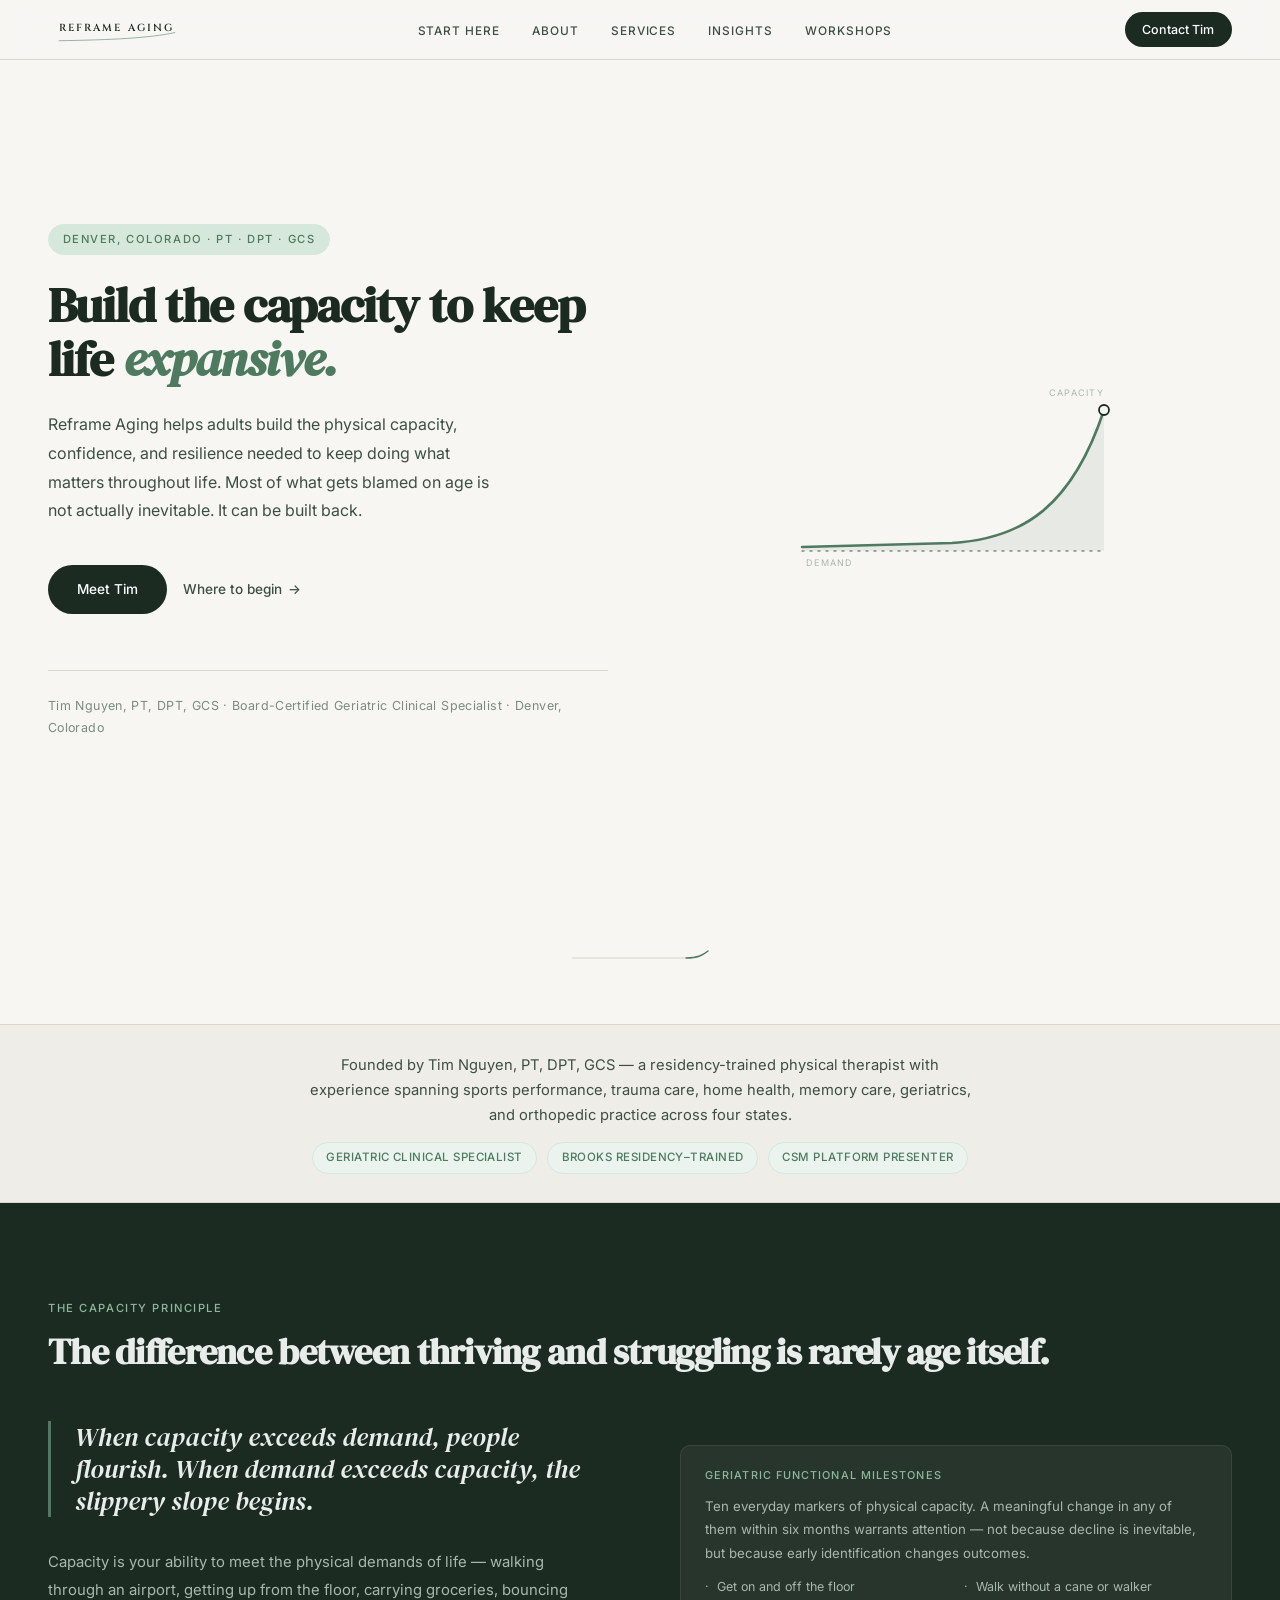
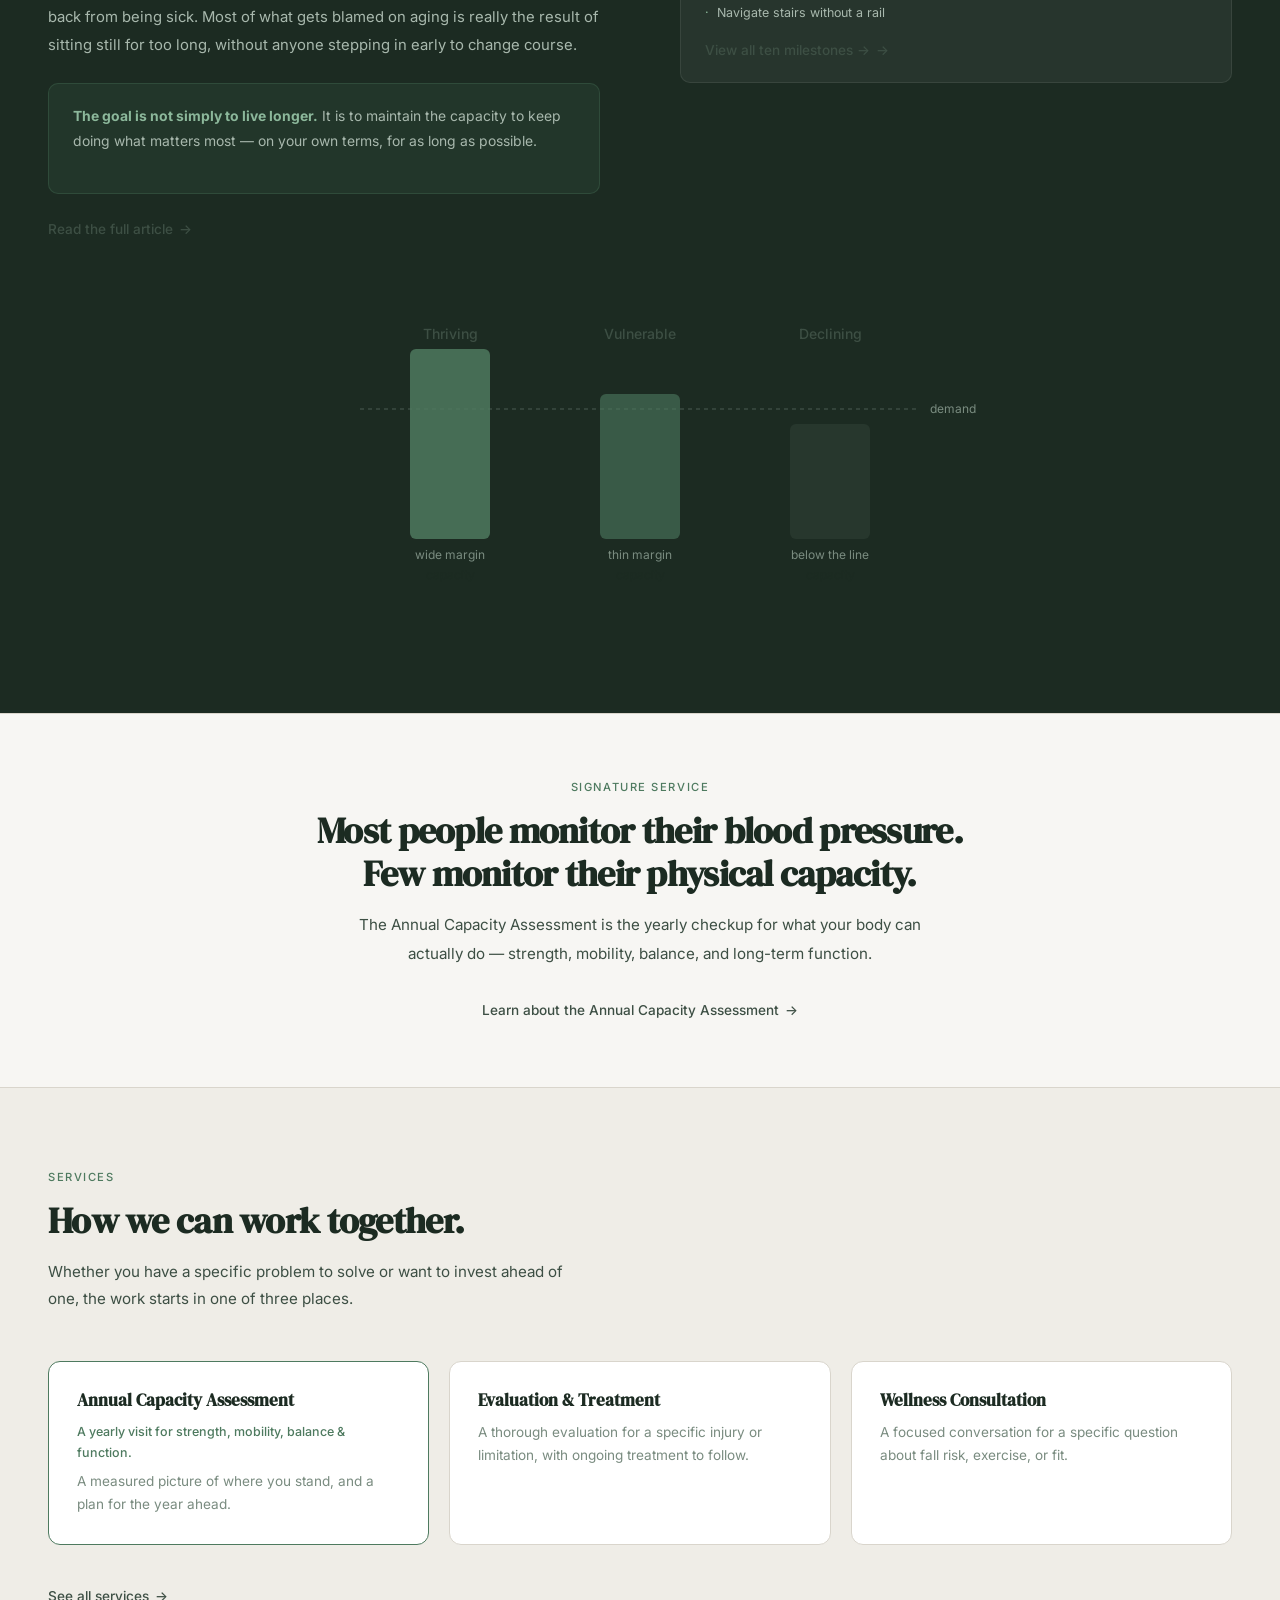
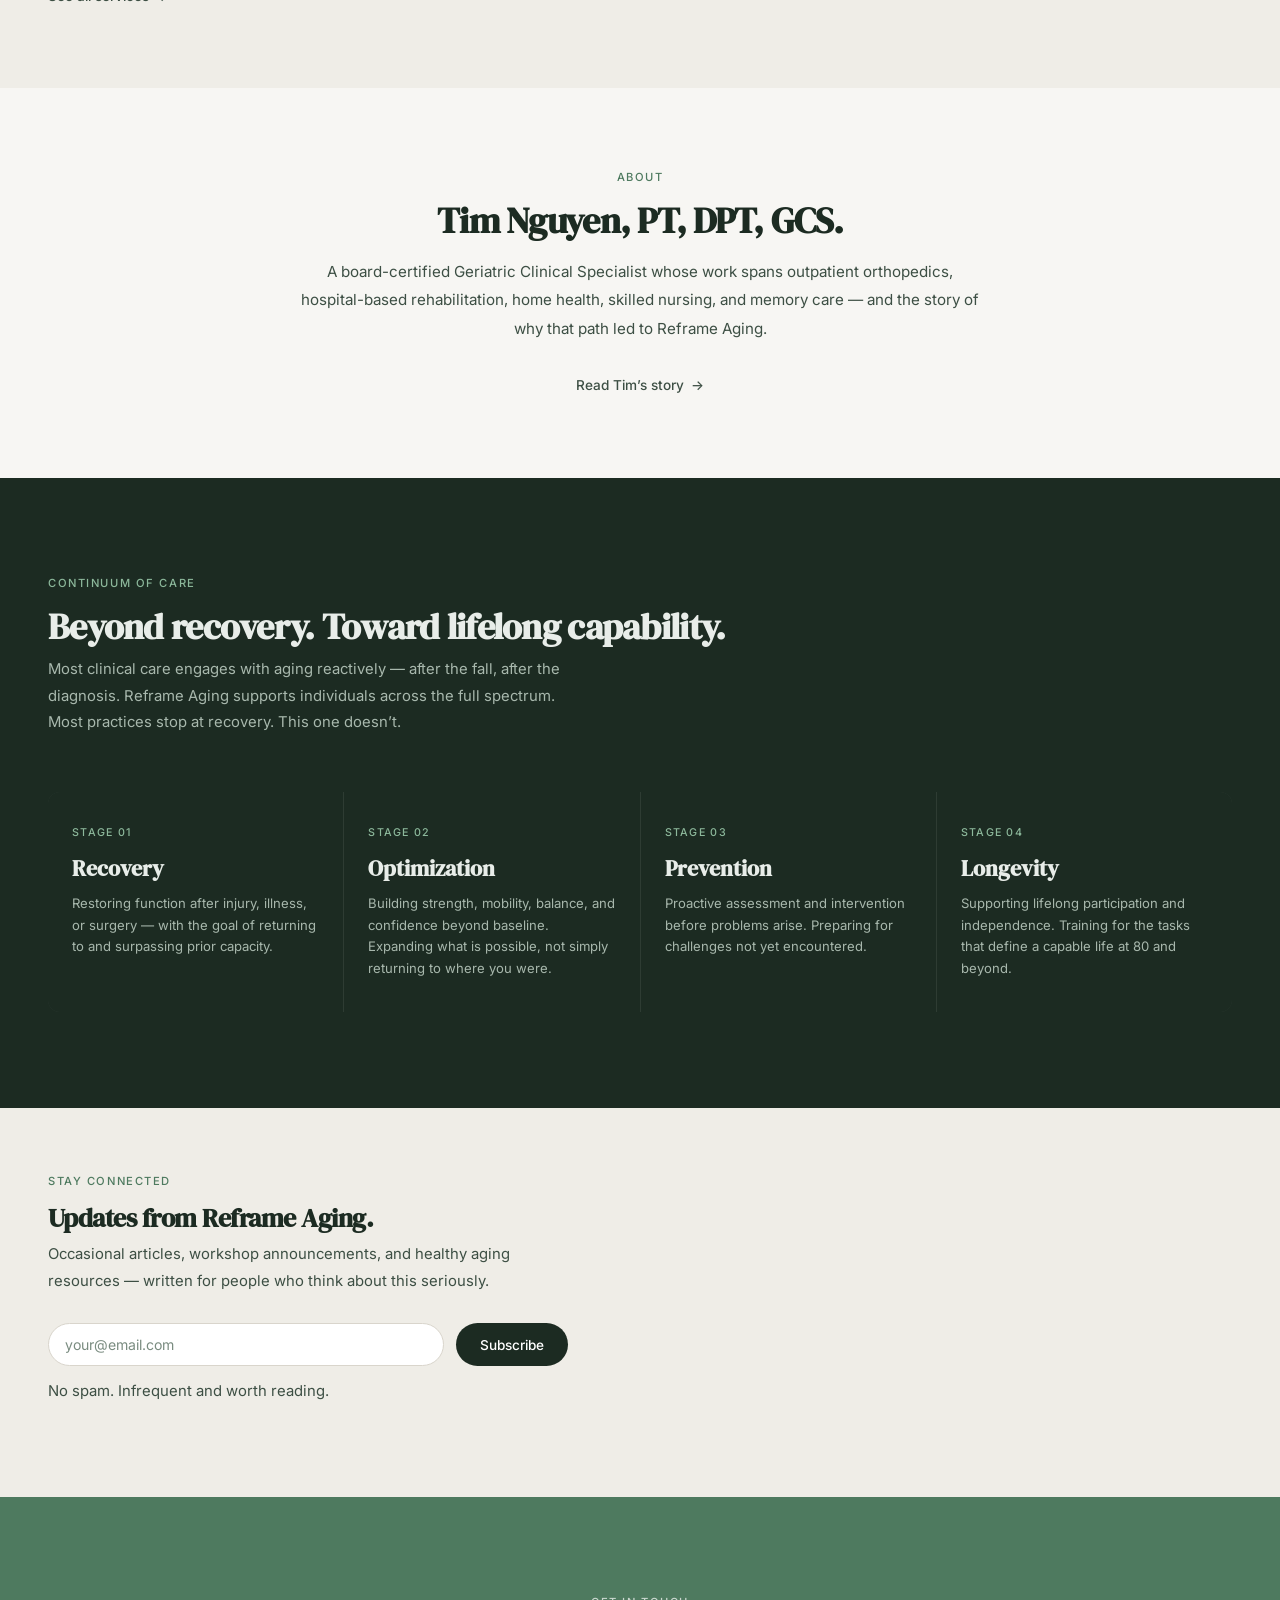
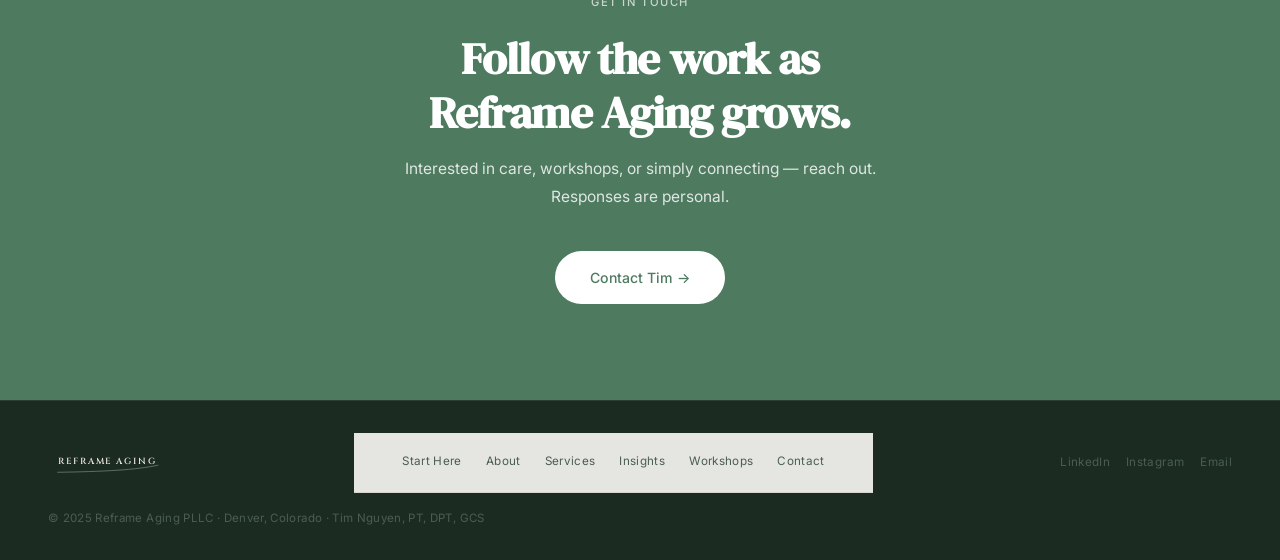
==== index.html @ d1ab43cb "Add files via upload" ====
<!DOCTYPE html>
<html lang="en">
<head>
<meta charset="UTF-8">
<meta name="viewport" content="width=device-width, initial-scale=1.0">
<title>Tim Nguyen, PT, DPT, GCS | Healthy Aging Physical Therapist in Denver | Reframe Aging</title>
<meta name="description" content="Tim Nguyen, PT, DPT, GCS — board-certified Geriatric Clinical Specialist in Denver helping adults build physical capacity, resilience, and lifelong independence through evidence-informed care.">
<meta name="author" content="Tim Nguyen, PT, DPT, GCS">
<meta name="robots" content="index, follow, max-image-preview:large, max-snippet:-1, max-video-preview:-1">
<link rel="canonical" href="https://reframeaging.com/">
<meta name="geo.placename" content="Denver, Colorado">
<meta name="geo.region" content="US-CO">
<meta name="geo.position" content="39.7392;-104.9903">
<meta property="og:type" content="website">
<meta property="og:url" content="https://reframeaging.com/">
<meta property="og:title" content="Reframe Aging | Tim Nguyen, PT, DPT, GCS | Denver, Colorado">
<meta property="og:description" content="Physical capacity and healthy aging. Board-certified Geriatric Clinical Specialist in Denver helping adults build strength, resilience, and lifelong independence.">
<meta property="og:image" content="https://reframeaging.com/og-image.jpg">
<meta property="og:locale" content="en_US">
<meta property="og:site_name" content="Reframe Aging">
<meta name="twitter:card" content="summary_large_image">
<meta name="twitter:title" content="Reframe Aging | Tim Nguyen, PT, DPT, GCS">
<meta name="twitter:description" content="Physical capacity and healthy aging. Board-certified Geriatric Clinical Specialist in Denver, Colorado.">
<meta name="twitter:image" content="https://reframeaging.com/og-image.jpg">
<script type="application/ld+json">
{"@context":"https://schema.org","@graph":[{"@type":["MedicalBusiness","LocalBusiness"],"@id":"https://reframeaging.com/#business","name":"Reframe Aging PLLC","alternateName":"Reframe Aging","description":"Physical capacity and healthy aging professional platform in Denver, Colorado. Geriatric physical therapy, fall prevention, balance training, vestibular rehabilitation, and longevity-focused care.","url":"https://reframeaging.com","email":"tim@reframeaging.com","address":{"@type":"PostalAddress","addressLocality":"Denver","addressRegion":"CO","addressCountry":"US"},"geo":{"@type":"GeoCoordinates","latitude":39.7392,"longitude":-104.9903},"areaServed":{"@type":"City","name":"Denver"},"medicalSpecialty":["Geriatrics","PhysicalTherapy"],"sameAs":["https://www.instagram.com/reframeaging/","https://www.linkedin.com/in/timnguyen-pt/"]},{"@type":"Person","@id":"https://reframeaging.com/#tim","name":"Tim Nguyen","honorificSuffix":"PT, DPT, GCS","jobTitle":"Doctor of Physical Therapy, Board-Certified Geriatric Clinical Specialist","description":"Tim Nguyen is a Doctor of Physical Therapy and Board-Certified Geriatric Clinical Specialist in Denver, Colorado specializing in healthy aging, physical capacity, fall prevention, balance, and vestibular rehabilitation.","worksFor":{"@id":"https://reframeaging.com/#business"},"url":"https://reframeaging.com","email":"tim@reframeaging.com","knowsAbout":["Geriatric Physical Therapy","Fall Prevention","Balance Training","Vestibular Rehabilitation","Osteoporosis","Healthy Aging","Longevity","Strength Training","Functional Independence","Physical Capacity"]},{"@type":"WebPage","@id":"https://reframeaging.com/#webpage","url":"https://reframeaging.com","name":"Reframe Aging | Physical Capacity &amp; Healthy Aging | Denver","isPartOf":{"@id":"https://reframeaging.com/#business"},"author":{"@id":"https://reframeaging.com/#tim"},"inLanguage":"en-US"},{"@type":"FAQPage","mainEntity":[{"@type":"Question","name":"What is a Geriatric Clinical Specialist (GCS)?","acceptedAnswer":{"@type":"Answer","text":"A Geriatric Clinical Specialist (GCS) is a board-certified physical therapist with advanced clinical expertise in geriatric care. Fewer than 1% of licensed physical therapists hold this credential, awarded by the American Board of Physical Therapy Specialties."}},{"@type":"Question","name":"What is the Capacity Principle?","acceptedAnswer":{"@type":"Answer","text":"The Capacity Principle is Reframe Aging's core framework: the difference between thriving and struggling as we age is capacity. When physical capacity exceeds life's demands, people flourish. Reframe Aging helps individuals build and maintain that reserve before it is needed."}},{"@type":"Question","name":"What does Reframe Aging offer?","acceptedAnswer":{"@type":"Answer","text":"Reframe Aging provides geriatric physical therapy, fall prevention, balance and vestibular rehabilitation, osteoporosis-focused exercise, strength training, and community education in Denver, Colorado — delivered by a board-certified Geriatric Clinical Specialist."}}]}]}
</script>
<link rel="preconnect" href="https://fonts.googleapis.com">
<link rel="preconnect" href="https://fonts.gstatic.com" crossorigin>
<link href="https://fonts.googleapis.com/css2?family=Cinzel:wght@600&family=DM+Serif+Display:ital@0;1&family=Inter:wght@300;400;500&display=swap" rel="stylesheet">
<link rel="icon" type="image/svg+xml" href="data:image/svg+xml,%3Csvg%20xmlns%3D%27http%3A//www.w3.org/2000/svg%27%20viewBox%3D%270%200%20100%20100%27%3E%3Crect%20width%3D%27100%27%20height%3D%27100%27%20rx%3D%2718%27%20fill%3D%27%231C2B22%27/%3E%3Ctext%20x%3D%2750%27%20y%3D%2756%27%20font-family%3D%27Georgia%2Cserif%27%20font-weight%3D%27700%27%20font-size%3D%2738%27%20letter-spacing%3D%271%27%20fill%3D%27%23E8E4DC%27%20text-anchor%3D%27middle%27%3ERA%3C/text%3E%3Cpath%20d%3D%27M22%2078%20C%2048%2076%2C%2064%2070%2C%2082%2058%27%20fill%3D%27none%27%20stroke%3D%27%239DB7A8%27%20stroke-width%3D%271.9%27%20stroke-linecap%3D%27round%27/%3E%3C/svg%3E">
<link rel="stylesheet" href="styles.css">
</head>
<body>

<nav>
  <a class="nav-logo" href="index.html" aria-label="Reframe Aging — home">
    <svg viewBox="0 0 320 70" role="img" aria-label="Reframe Aging"><text x="160" y="38" font-family="'Cinzel',Georgia,serif" font-weight="600" font-size="24" letter-spacing="5" fill="#1C2B22" text-anchor="middle">REFRAME AGING</text><path d="M26 60 C 150 58, 236 54, 296 41" fill="none" stroke="#4E7A5F" stroke-width="1.3" stroke-linecap="round"/></svg>
  </a>
  <ul class="nav-links" id="primary-nav">
    <li><a href="start-here.html">Start Here</a></li>
    <li><a href="about.html">About</a></li>
    <li><a href="work-with.html">Services</a></li>
    <li><a href="insights.html">Insights</a></li>
    <li><a href="workshops.html">Workshops</a></li>
  </ul>
  <a class="nav-cta" href="contact.html">Contact Tim</a>
  <button class="nav-toggle" aria-label="Open menu" aria-expanded="false" aria-controls="primary-nav"><span></span><span></span><span></span></button>
</nav>

<section class="hero" id="top">
  <div class="hero-content">
    <div class="eyebrow">Denver, Colorado &middot; PT &middot; DPT &middot; GCS</div>
    <h1>Build the capacity to keep life <em>expansive.</em></h1>
    <p class="hero-sub">Reframe Aging helps adults build the physical capacity, confidence, and resilience needed to keep doing what matters throughout life. Most of what gets blamed on age is not actually inevitable. It can be built back.</p>
    <div class="btn-actions">
      <a class="btn-primary" href="about.html">Meet Tim</a>
      <a class="btn-ghost" href="start-here.html">Where to begin</a>
    </div>
    <p class="hero-cred">Tim Nguyen, PT, DPT, GCS &middot; Board-Certified Geriatric Clinical Specialist &middot; Denver, Colorado</p>
  </div>
  <div class="hero-visual" aria-hidden="true">
    <div class="rh-wrap">
      <svg class="rh" viewBox="0 0 360 300" fill="none" xmlns="http://www.w3.org/2000/svg" role="img" aria-label="A constant demand line with a reserve line rising above it">
        <path class="rh-fill" d="M30 215 L180 211 C 250 207 300 175 332 78 L332 219 L30 219 Z"/>
        <line class="rh-demand" x1="30" y1="219" x2="332" y2="219"/>
        <path class="rh-reserve" pathLength="100" d="M30 215 L180 211 C 250 207 300 175 332 78"/>
        <circle class="rh-halo" cx="332" cy="78" r="11"/>
        <circle class="rh-node" cx="332" cy="78" r="5"/>
        <text class="rh-lbl" x="34" y="234">demand</text>
        <text class="rh-lbl" x="332" y="64" text-anchor="end">capacity</text>
      </svg>
    </div>
  </div>
</section>

<hr class="rule">

<div class="credibility-strip">
  <p class="cred-line">Founded by Tim Nguyen, PT, DPT, GCS &mdash; a residency-trained physical therapist with experience spanning sports performance, trauma care, home health, memory care, geriatrics, and orthopedic practice across four states.</p>
  <div class="cred-highlights">
    <span>Geriatric Clinical Specialist</span>
    <span>Brooks Residency&#8211;Trained</span>
    <span>CSM Platform Presenter</span>
  </div>
</div>

<section class="capacity" id="philosophy">
  <div class="sec-eye">The Capacity Principle</div>
  <h2>The difference between thriving and struggling is rarely age itself.</h2>
  <div class="cap-grid">
    <div class="cap-left">
      <div class="cap-quote">When capacity exceeds demand, people flourish. When demand exceeds capacity, the slippery slope begins.</div>
      <p>Capacity is your ability to meet the physical demands of life &mdash; walking through an airport, getting up from the floor, carrying groceries, bouncing back from being sick. Most of what gets blamed on aging is really the result of sitting still for too long, without anyone stepping in early to change course.</p>
      <div class="cap-reserve">
        <p><strong>The goal is not simply to live longer.</strong> It is to maintain the capacity to keep doing what matters most &mdash; on your own terms, for as long as possible.</p>
      </div>
      <div class="btn-actions" style="margin-top:1.5rem;">
        <a class="btn-ghost" href="the-capacity-principle.html">Read the full article</a>
      </div>
    </div>
    <div class="cap-right">
      <div class="gfm-box">
        <div class="gfm-label">Geriatric Functional Milestones</div>
        <p>Ten everyday markers of physical capacity. A meaningful change in any of them within six months warrants attention &mdash; not because decline is inevitable, but because early identification changes outcomes.</p>
        <ul class="gfm-list">
          <li>Get on and off the floor</li>
          <li>Walk without a cane or walker</li>
          <li>Navigate stairs without a rail</li>
        </ul>
        <div class="btn-actions" style="margin-top:1rem;">
          <a class="btn-ghost" href="the-capacity-principle.html#milestones">View all ten milestones &rarr;</a>
        </div>
      </div>
    </div>
  </div>

  <div class="cap-visual" style="margin-top:3rem;max-width:680px;margin-left:auto;margin-right:auto;">
    <svg width="100%" viewBox="0 0 680 320" role="img" aria-labelledby="capvis-title capvis-desc">
      <title id="capvis-title">Three states of capacity relative to demand</title>
      <desc id="capvis-desc">Three panels showing a capacity bar against a fixed demand line. Thriving has a wide margin above the line. Vulnerable has a thin margin above the line. Declining has dropped below the line.</desc>
      <line x1="60" y1="120" x2="620" y2="120" stroke="var(--ink-muted)" stroke-width="0.5" stroke-dasharray="4 4"/>
      <text x="630" y="124" font-size="12" fill="var(--ink-muted)">demand</text>
      <text x="150" y="50" text-anchor="middle" font-size="14" font-weight="500" fill="var(--ink-mid)">Thriving</text>
      <rect x="110" y="60" width="80" height="190" rx="6" fill="var(--accent)" opacity="0.85"/>
      <text x="150" y="270" text-anchor="middle" font-size="12" fill="var(--ink-muted)">wide margin</text>
      <text x="340" y="50" text-anchor="middle" font-size="14" font-weight="500" fill="var(--ink-mid)">Vulnerable</text>
      <rect x="300" y="105" width="80" height="145" rx="6" fill="var(--accent)" opacity="0.6"/>
      <text x="340" y="270" text-anchor="middle" font-size="12" fill="var(--ink-muted)">thin margin</text>
      <text x="530" y="50" text-anchor="middle" font-size="14" font-weight="500" fill="var(--ink-mid)">Declining</text>
      <rect x="490" y="135" width="80" height="115" rx="6" fill="var(--ink-mid)" opacity="0.35"/>
      <text x="530" y="270" text-anchor="middle" font-size="12" fill="var(--ink-muted)">below the line</text>
      <text x="150" y="290" text-anchor="middle" font-size="12" fill="var(--ink)">capacity</text>
      <text x="340" y="290" text-anchor="middle" font-size="12" fill="var(--ink)">capacity</text>
      <text x="530" y="290" text-anchor="middle" font-size="12" fill="var(--ink)">capacity</text>
    </svg>
  </div>
</section>

<!-- ANNUAL CAPACITY ASSESSMENT TEASER -->
<section style="padding:4rem 3rem;background:var(--bg);border-top:1px solid var(--divider);border-bottom:1px solid var(--divider);">
  <div style="max-width:780px;margin:0 auto;text-align:center;">
    <div class="sec-eye" style="justify-content:center;">Signature Service</div>
    <h2 style="margin-bottom:1rem;">Most people monitor their blood pressure.<br>Few monitor their physical capacity.</h2>
    <p style="font-size:0.95rem;color:var(--ink-mid);line-height:1.85;max-width:58ch;margin:0 auto 1.75rem;">The Annual Capacity Assessment is the yearly checkup for what your body can actually do &mdash; strength, mobility, balance, and long-term function.</p>
    <a class="btn-ghost" href="work-with.html#assessment">Learn about the Annual Capacity Assessment</a>
  </div>
</section>

<!-- SERVICES PREVIEW -->
<section style="background:var(--bg-alt);padding:5rem 3rem;">
  <div class="sec-eye">Services</div>
  <h2>How we can work together.</h2>
  <p style="max-width:52ch;margin-bottom:0;font-size:0.95rem;">Whether you have a specific problem to solve or want to invest ahead of one, the work starts in one of three places.</p>
  <div class="who-grid" style="grid-template-columns:repeat(3,1fr);">
    <div class="who-card" style="border-color:var(--accent);"><h3>Annual Capacity Assessment</h3><p style="font-size:0.78rem;color:var(--accent);font-weight:500;margin-bottom:0.4rem;">A yearly visit for strength, mobility, balance &amp; function.</p><p>A measured picture of where you stand, and a plan for the year ahead.</p></div>
    <div class="who-card"><h3>Evaluation &amp; Treatment</h3><p>A thorough evaluation for a specific injury or limitation, with ongoing treatment to follow.</p></div>
    <div class="who-card"><h3>Wellness Consultation</h3><p>A focused conversation for a specific question about fall risk, exercise, or fit.</p></div>
  </div>
  <div class="btn-actions" style="margin-top:2.5rem;">
    <a class="btn-ghost" href="work-with.html">See all services</a>
  </div>
</section>

<!-- ABOUT TEASER -->
<section style="padding:5rem 3rem;">
  <div style="max-width:680px;margin:0 auto;text-align:center;">
    <div class="sec-eye" style="justify-content:center;">About</div>
    <h2 style="margin-bottom:1rem;">Tim Nguyen, PT, DPT, GCS.</h2>
    <p style="font-size:0.95rem;color:var(--ink-mid);line-height:1.85;margin-bottom:1.75rem;">A board-certified Geriatric Clinical Specialist whose work spans outpatient orthopedics, hospital-based rehabilitation, home health, skilled nursing, and memory care &mdash; and the story of why that path led to Reframe Aging.</p>
    <a class="btn-ghost" href="about.html">Read Tim&rsquo;s story</a>
  </div>
</section>

<section class="continuum" id="continuum">
  <div class="sec-eye">Continuum of Care</div>
  <h2>Beyond recovery. Toward lifelong capability.</h2>
  <p class="continuum-sub">Most clinical care engages with aging reactively &mdash; after the fall, after the diagnosis. Reframe Aging supports individuals across the full spectrum. Most practices stop at recovery. This one doesn&rsquo;t.</p>
  <div class="cont-row">
    <article class="cont-card"><div class="cont-step">Stage 01</div><h3>Recovery</h3><p>Restoring function after injury, illness, or surgery &mdash; with the goal of returning to and surpassing prior capacity.</p></article>
    <article class="cont-card"><div class="cont-step">Stage 02</div><h3>Optimization</h3><p>Building strength, mobility, balance, and confidence beyond baseline. Expanding what is possible, not simply returning to where you were.</p></article>
    <article class="cont-card"><div class="cont-step">Stage 03</div><h3>Prevention</h3><p>Proactive assessment and intervention before problems arise. Preparing for challenges not yet encountered.</p></article>
    <article class="cont-card"><div class="cont-step">Stage 04</div><h3>Longevity</h3><p>Supporting lifelong participation and independence. Training for the tasks that define a capable life at 80 and beyond.</p></article>
  </div>
</section>

<section class="newsletter">
  <div class="newsletter-inner">
    <div class="sec-eye">Stay Connected</div>
    <h2>Updates from Reframe Aging.</h2>
    <p>Occasional articles, workshop announcements, and healthy aging resources &mdash; written for people who think about this seriously.</p>
    <form class="newsletter-form" action="#" method="post">
      <input type="email" name="email" placeholder="your@email.com" required aria-label="Email address">
      <button type="submit">Subscribe</button>
    </form>
    <p class="newsletter-note">No spam. Infrequent and worth reading.</p>
  </div>
</section>

<section class="contact" id="contact">
  <div class="sec-eye" style="color:rgba(255,255,255,0.7);text-align:center;margin-bottom:1.25rem">Get in touch</div>
  <h2>Follow the work as<br>Reframe Aging grows.</h2>
  <p>Interested in care, workshops, or simply connecting &mdash; reach out. Responses are personal.</p>
  <a class="btn-primary" href="mailto:tim@reframeaging.com">Contact Tim &rarr;</a>
</section>

<footer>
  <a class="footer-logo" href="index.html" aria-label="Reframe Aging — home">
    <svg viewBox="0 0 320 70" role="img" aria-label="Reframe Aging"><text x="160" y="38" font-family="'Cinzel',Georgia,serif" font-weight="600" font-size="24" letter-spacing="5" fill="#E8E4DC" text-anchor="middle">REFRAME AGING</text><path d="M26 60 C 150 58, 236 54, 296 41" fill="none" stroke="#9DB7A8" stroke-width="1.3" stroke-linecap="round"/></svg>
  </a>
  <nav class="footer-nav">
    <a href="start-here.html" class="footer-link">Start Here</a>
    <a href="about.html" class="footer-link">About</a>
    <a href="work-with.html" class="footer-link">Services</a>
    <a href="insights.html" class="footer-link">Insights</a>
    <a href="workshops.html" class="footer-link">Workshops</a>
    <a href="contact.html" class="footer-link">Contact</a>
  </nav>
  <div class="footer-social">
    <a href="https://www.linkedin.com/in/timnguyen-pt/" target="_blank" rel="noopener noreferrer">LinkedIn</a>
    <a href="https://www.instagram.com/reframeaging/" target="_blank" rel="noopener noreferrer">Instagram</a>
    <a href="mailto:tim@reframeaging.com">Email</a>
  </div>
  <span class="footer-text">&copy; 2025 Reframe Aging PLLC &middot; Denver, Colorado &middot; Tim Nguyen, PT, DPT, GCS</span>
</footer>

<script>(function(){var n=document.querySelector("nav"),t=n&&n.querySelector(".nav-toggle");if(!t)return;t.addEventListener("click",function(){var o=n.classList.toggle("open");t.setAttribute("aria-expanded",o?"true":"false");t.setAttribute("aria-label",o?"Close menu":"Open menu");});})();</script>
</body>
</html>
---- styles.css ----
/* ═══════════════════════════════════════════════════════════
   REFRAME AGING — styles.css
   Tim Nguyen, PT, DPT, GCS | Denver, Colorado
   © 2025 Reframe Aging PLLC
═══════════════════════════════════════════════════════════ */

*, *::before, *::after { box-sizing: border-box; margin: 0; padding: 0; }

:root {
  --bg: #F7F6F3;
  --bg-alt: #EFEDE7;
  --surface: #FFFFFF;
  --ink: #1C2B22;
  --ink-mid: #3D4F44;
  --ink-muted: #7A8C80;
  --accent: #4E7A5F;
  --accent-hover: #3D6A4E;
  --accent-light: #D6E8DC;
  --accent-pale: #EBF3EE;
  --divider: #D9D5CC;
  --dark: #1C2B22;
  --dark-surface: rgba(255,255,255,0.05);
  --dark-border: rgba(255,255,255,0.08);
  --dark-text: #A8B8AD;
  --dark-bright: #E8EDE9;
  --dark-accent: #8CB89B;
  --fd: 'DM Serif Display', Georgia, serif;
  --fb: 'Inter', system-ui, -apple-system, sans-serif;
}

html { scroll-behavior: smooth; }

body {
  font-family: var(--fb);
  background: var(--bg);
  color: var(--ink);
  font-size: 16px;
  line-height: 1.7;
  -webkit-font-smoothing: antialiased;
  -moz-osx-font-smoothing: grayscale;
}

:focus-visible { outline: 2px solid var(--accent); outline-offset: 3px; border-radius: 3px; }

@media (prefers-reduced-motion: reduce) {
  *, *::before, *::after { animation-duration: 0.01ms !important; transition-duration: 0.01ms !important; }
  html { scroll-behavior: auto; }
}

/* ── NAV ── */
nav {
  position: sticky; top: 0; z-index: 100;
  background: rgba(247,246,243,0.92);
  backdrop-filter: blur(12px); -webkit-backdrop-filter: blur(12px);
  border-bottom: 1px solid var(--divider);
  padding: 0 3rem;
  display: flex; align-items: center; justify-content: space-between;
  height: 60px;
}
.nav-logo { font-family: var(--fd); font-size: 1.05rem; color: var(--ink); text-decoration: none; letter-spacing: -0.01em; }
.nav-links { display: flex; gap: 2rem; list-style: none; }
.nav-links a { font-size: 0.74rem; font-weight: 500; letter-spacing: 0.08em; text-transform: uppercase; color: var(--ink-mid); text-decoration: none; transition: color 0.2s; }
.nav-links a:hover, .nav-links a[aria-current="page"] { color: var(--accent); }
.nav-cta { font-size: 0.78rem; font-weight: 500; color: var(--surface); background: var(--ink); padding: 0.45rem 1.1rem; border-radius: 2rem; text-decoration: none; transition: background 0.2s; }
.nav-cta:hover { background: var(--accent); }

/* ── SHARED ── */
section { padding: 5rem 3rem; }
.sec-eye { font-size: 0.7rem; font-weight: 500; letter-spacing: 0.14em; text-transform: uppercase; color: var(--accent); margin-bottom: 0.75rem; }
h1 { font-family: var(--fd); font-size: clamp(2.2rem, 3.8vw, 3.4rem); line-height: 1.1; letter-spacing: -0.02em; color: var(--ink); margin-bottom: 1.5rem; }
h1 em { font-style: italic; color: var(--accent); }
h2 { font-family: var(--fd); font-size: clamp(1.8rem, 2.8vw, 2.6rem); line-height: 1.2; letter-spacing: -0.02em; color: var(--ink); margin-bottom: 1rem; }
h3 { font-family: var(--fd); font-size: 1.2rem; line-height: 1.3; color: var(--ink); margin-bottom: 0.4rem; }
hr.rule { border: none; border-top: 1px solid var(--divider); }
p { color: var(--ink-mid); line-height: 1.8; }

.eyebrow { display: inline-block; font-size: 0.7rem; font-weight: 500; letter-spacing: 0.14em; text-transform: uppercase; color: var(--accent); margin-bottom: 1.5rem; padding: 0.3rem 0.85rem; border: 1px solid var(--accent-light); border-radius: 2rem; background: var(--accent-light); }

.btn-primary { font-size: 0.85rem; font-weight: 500; color: var(--surface); background: var(--ink); padding: 0.8rem 1.8rem; border-radius: 2rem; text-decoration: none; transition: background 0.2s; white-space: nowrap; display: inline-block; }
.btn-primary:hover { background: var(--accent); }
.btn-ghost { font-size: 0.85rem; font-weight: 500; color: var(--ink-mid); text-decoration: none; display: inline-flex; align-items: center; gap: 0.4rem; transition: color 0.2s; }
.btn-ghost:hover { color: var(--accent); }
.btn-ghost::after { content: '→'; }
.btn-actions { display: flex; gap: 1rem; align-items: center; flex-wrap: wrap; margin-top: 2.5rem; }

/* ── BRAND BAR ── */
.brand-bar { background: var(--accent); padding: 1.25rem 3rem; text-align: center; }
.brand-bar p { font-family: var(--fd); font-size: clamp(1rem, 1.6vw, 1.3rem); color: #fff; font-style: italic; line-height: 1.5; max-width: 82ch; margin: 0 auto; opacity: 0.95; }

.credibility-strip { background: var(--bg-alt); border-top: 1px solid var(--divider); border-bottom: 1px solid var(--divider); padding: 1.75rem 3rem; text-align: center; }
.cred-line { font-size: 0.92rem; color: var(--ink-mid); line-height: 1.7; max-width: 74ch; margin: 0 auto 0.85rem; }
.cred-highlights { display: flex; justify-content: center; gap: 0.6rem; flex-wrap: wrap; }
.cred-highlights span { font-size: 0.72rem; font-weight: 500; letter-spacing: 0.04em; text-transform: uppercase; color: var(--accent); background: var(--accent-pale); border: 1px solid var(--accent-light); border-radius: 999px; padding: 0.35rem 0.85rem; }

/* ── HERO (homepage) ── */
.hero { min-height: 92vh; display: grid; grid-template-columns: 1fr 1fr; align-items: center; padding: 5rem 3rem 4rem; gap: 4rem; overflow: hidden; }
.hero-content { position: relative; z-index: 2; }
.hero-sub { font-size: 1rem; color: var(--ink-mid); line-height: 1.8; max-width: 46ch; margin-bottom: 0; }
.hero-cred { margin-top: 3.5rem; padding-top: 1.5rem; border-top: 1px solid var(--divider); font-size: 0.78rem; color: var(--ink-muted); letter-spacing: 0.03em; }
.hero-visual { display: flex; align-items: center; justify-content: center; }
.arc-wrap { width: 340px; height: 340px; }
.arc-wrap svg { width: 100%; height: 100%; }
.arc-ring { fill: none; stroke: var(--divider); stroke-width: 1; }
.arc-c { fill: none; stroke: var(--divider); stroke-width: 1; stroke-dasharray: 3 7; }
.arc-a { fill: none; stroke: var(--accent); stroke-width: 2; stroke-linecap: round; stroke-dasharray: 353; stroke-dashoffset: 353; animation: arcDraw 2.4s cubic-bezier(.4,0,.2,1) .4s forwards; }
.arc-b { fill: none; stroke: var(--ink); stroke-width: 1.5; stroke-linecap: round; stroke-dasharray: 235; stroke-dashoffset: 235; animation: arcDraw 1.8s cubic-bezier(.4,0,.2,1) .9s forwards; }
@keyframes arcDraw { to { stroke-dashoffset: 0; } }
.arc-dot { fill: var(--accent); opacity: 0; animation: dotFade .3s ease 2.8s forwards; }
@keyframes dotFade { to { opacity: 1; } }
.arc-metric { font-family: var(--fd); font-size: 38px; fill: var(--ink); }
.arc-sub { font-family: var(--fb); font-size: 10px; fill: var(--ink-muted); letter-spacing: 0.07em; text-transform: uppercase; }
.arc-lbl { font-family: var(--fb); font-size: 9px; fill: var(--ink-muted); letter-spacing: 0.08em; text-transform: uppercase; }

/* ── PAGE HERO (inner pages) ── */
.page-hero { padding: 6rem 3rem 4rem; max-width: 780px; }
.page-hero h1 { margin-bottom: 1.25rem; }
.page-hero .lead { font-size: 1.1rem; color: var(--ink-mid); line-height: 1.85; max-width: 56ch; }

/* ── PROSE (long-form content) ── */
.prose { max-width: 680px; }
.prose p { font-size: 0.97rem; color: var(--ink-mid); line-height: 1.9; margin-bottom: 1.5rem; }
.prose h2 { margin-top: 3rem; margin-bottom: 0.75rem; }
.prose h3 { margin-top: 2rem; margin-bottom: 0.5rem; font-size: 1.05rem; color: var(--ink); }
.prose blockquote { border-left: 3px solid var(--accent); padding: 0.25rem 0 0.25rem 1.5rem; margin: 2rem 0; }
.prose blockquote p { font-family: var(--fd); font-size: 1.15rem; font-style: italic; color: var(--ink); line-height: 1.5; margin: 0; }
.prose ul { margin: 1rem 0 1.5rem 0; padding-left: 0; list-style: none; }
.prose ul li { font-size: 0.95rem; color: var(--ink-mid); padding: 0.3rem 0 0.3rem 1.25rem; position: relative; line-height: 1.7; }
.prose ul li::before { content: '—'; color: var(--accent); position: absolute; left: 0; }
.prose hr { border: none; border-top: 1px solid var(--divider); margin: 3rem 0; }

/* ── TWO-COL LAYOUT ── */
.two-col { display: grid; grid-template-columns: 1fr 1fr; gap: 5rem; align-items: start; }
.two-col-center { display: grid; grid-template-columns: 1fr 1fr; gap: 5rem; align-items: center; }

/* ── CARDS ── */
.pillars-grid { display: grid; grid-template-columns: repeat(3, 1fr); gap: 1.25rem; }
.pillar { background: var(--surface); border: 1px solid var(--divider); border-radius: 12px; padding: 1.75rem 1.5rem; position: relative; overflow: hidden; transition: border-color 0.2s, transform 0.2s; }
.pillar:hover { border-color: var(--accent); transform: translateY(-2px); }
.pillar::before { content: ''; position: absolute; top: 0; left: 0; right: 0; height: 3px; background: var(--accent); opacity: 0; transition: opacity 0.2s; }
.pillar:hover::before { opacity: 1; }
.pillar-icon { width: 40px; height: 40px; background: var(--accent-light); border-radius: 8px; display: flex; align-items: center; justify-content: center; margin-bottom: 1.1rem; font-size: 1.1rem; color: var(--accent); }
.pillar h3 { font-size: 1rem; margin-bottom: 0.4rem; }
.pillar p { font-size: 0.83rem; color: var(--ink-muted); line-height: 1.65; }
.pillar-soon { display: inline-block; margin-top: 0.75rem; font-size: 0.68rem; font-weight: 500; letter-spacing: 0.08em; text-transform: uppercase; color: var(--accent); padding: 0.2rem 0.6rem; background: var(--accent-light); border-radius: 2rem; }

/* ── CAPACITY SECTION ── */
.capacity { background: var(--dark); color: var(--bg); padding: 6rem 3rem; }
.capacity .sec-eye { color: var(--dark-accent); }
.capacity h2 { color: var(--dark-bright); }
.cap-grid { display: grid; grid-template-columns: 1fr 1fr; gap: 5rem; align-items: start; margin-top: 3rem; }
.cap-left p { color: var(--dark-text); font-size: 0.93rem; line-height: 1.85; margin-bottom: 1.25rem; }
.cap-quote { font-family: var(--fd); font-size: clamp(1.4rem, 2vw, 1.9rem); line-height: 1.25; color: var(--dark-bright); border-left: 3px solid var(--accent); padding-left: 1.5rem; margin-bottom: 2rem; font-style: italic; }
.cap-right { display: flex; flex-direction: column; }
.slope-label { font-size: 0.68rem; font-weight: 500; letter-spacing: 0.1em; text-transform: uppercase; color: var(--dark-accent); margin-bottom: 0.75rem; }
.slope-item { display: flex; align-items: flex-start; gap: 1rem; padding: 0.9rem 1.25rem; border: 1px solid var(--dark-border); border-radius: 8px; background: var(--dark-surface); margin-bottom: 0.5rem; transition: border-color 0.2s; }
.slope-item:hover { border-color: rgba(78,122,95,0.5); }
.slope-num { font-family: var(--fd); font-size: 1.4rem; color: #3D5944; line-height: 1; width: 28px; flex-shrink: 0; }
.slope-text strong { display: block; color: var(--dark-bright); font-size: 0.88rem; font-weight: 500; margin-bottom: 0.1rem; }
.slope-text span { font-size: 0.78rem; color: var(--dark-text); }
.cap-reserve { margin-top: 1.5rem; padding: 1.25rem 1.5rem; background: rgba(78,122,95,0.15); border: 1px solid rgba(78,122,95,0.3); border-radius: 10px; }
.cap-reserve p { font-size: 0.87rem; color: var(--dark-text); line-height: 1.75; }
.cap-reserve strong { color: var(--dark-accent); }
.gfm-box { margin-top: 1.5rem; padding: 1.25rem 1.5rem; background: var(--dark-surface); border: 1px solid var(--dark-border); border-radius: 10px; }
.gfm-label { font-size: 0.68rem; font-weight: 500; letter-spacing: 0.1em; text-transform: uppercase; color: var(--dark-accent); margin-bottom: 0.6rem; }
.gfm-box > p { font-size: 0.83rem; color: var(--dark-text); margin-bottom: 0.6rem; }
.gfm-list { list-style: none; display: grid; grid-template-columns: 1fr 1fr; gap: 0.3rem 1rem; margin-bottom: 0; }
.gfm-list li { font-size: 0.78rem; color: var(--dark-text); padding-left: 0.75rem; position: relative; }
.gfm-list li::before { content: '·'; color: var(--dark-accent); position: absolute; left: 0; }

/* ── ABOUT SECTION ── */
.about { background: var(--bg-alt); display: grid; grid-template-columns: 1fr 1fr; gap: 5rem; align-items: start; }
.about-body p { font-size: 0.93rem; color: var(--ink-mid); line-height: 1.85; margin-bottom: 1.1rem; }
.about-creds { display: flex; flex-direction: column; gap: 0.75rem; }
.cred-item { display: flex; align-items: flex-start; gap: 1rem; padding: 1.1rem 1.25rem; border: 1px solid var(--divider); border-radius: 10px; background: var(--surface); transition: border-color 0.2s; }
.cred-item:hover { border-color: var(--accent); }
.cred-dot { width: 10px; height: 10px; border-radius: 50%; background: var(--accent); margin-top: 6px; flex-shrink: 0; }
.cred-text strong { display: block; font-size: 0.85rem; font-weight: 500; color: var(--ink); margin-bottom: 0.15rem; }
.cred-text span { font-size: 0.79rem; color: var(--ink-muted); }

/* ── CONTINUUM ── */
.continuum { background: var(--dark); padding: 6rem 3rem; }
.continuum .sec-eye { color: var(--dark-accent); }
.continuum h2 { color: var(--dark-bright); margin-bottom: 0.5rem; }
.continuum-sub { font-size: 0.93rem; color: var(--dark-text); max-width: 58ch; margin-bottom: 3.5rem; line-height: 1.8; }
.cont-row { display: grid; grid-template-columns: repeat(4, 1fr); gap: 1px; background: var(--dark-border); border-radius: 12px; overflow: hidden; }
.cont-card { background: #1C2B22; padding: 2rem 1.5rem; position: relative; }
.cont-card::after { content: ''; position: absolute; bottom: 0; left: 1.5rem; right: 1.5rem; height: 2px; background: var(--accent); opacity: 0; transition: opacity 0.25s; }
.cont-card:hover::after { opacity: 1; }
.cont-step { font-size: 0.67rem; font-weight: 500; letter-spacing: 0.12em; text-transform: uppercase; color: var(--dark-accent); margin-bottom: 0.75rem; }
.cont-card h3 { font-family: var(--fd); font-size: 1.4rem; color: var(--dark-bright); margin-bottom: 0.6rem; }
.cont-card p { font-size: 0.82rem; color: var(--dark-text); line-height: 1.65; }

/* ── WHO I WORK WITH ── */
.who-grid { display: grid; grid-template-columns: repeat(2, 1fr); gap: 1.25rem; margin-top: 3rem; }
.who-card { background: var(--surface); border: 1px solid var(--divider); border-radius: 12px; padding: 1.75rem 1.75rem; transition: border-color 0.2s, transform 0.2s; }
.who-card:hover { border-color: var(--accent); transform: translateY(-2px); }
.who-card h3 { font-size: 1.05rem; margin-bottom: 0.6rem; }
.who-card p { font-size: 0.85rem; color: var(--ink-muted); line-height: 1.7; }

/* ── WORKSHOPS ── */
.ws-grid { display: grid; grid-template-columns: repeat(2, 1fr); gap: 1rem; }
.ws-item { display: flex; gap: 1rem; padding: 1.25rem 1.5rem; background: var(--surface); border: 1px solid var(--divider); border-radius: 10px; transition: border-color 0.2s; }
.ws-item:hover { border-color: var(--accent); }
.ws-dot { width: 8px; height: 8px; border-radius: 50%; background: var(--accent); margin-top: 0.55rem; flex-shrink: 0; }
.ws-item h3 { font-size: 0.93rem; margin-bottom: 0.25rem; }
.ws-item p { font-size: 0.81rem; color: var(--ink-muted); line-height: 1.6; }

/* ── STANDARD ── */
.standard { background: var(--dark); padding: 5rem 3rem; }
.standard .sec-eye { color: var(--dark-accent); }
.standard h2 { color: var(--dark-bright); }
.std-grid { display: grid; grid-template-columns: repeat(5, 1fr); gap: 1px; margin-top: 3rem; background: var(--dark-border); border-radius: 12px; overflow: hidden; }
.std-item { background: #1C2B22; padding: 1.5rem 1.25rem; text-align: center; }
.std-item-icon { font-size: 1.5rem; margin-bottom: 0.75rem; display: block; }
.std-item strong { display: block; font-size: 0.83rem; color: var(--dark-bright); font-weight: 500; margin-bottom: 0.3rem; }
.std-item span { font-size: 0.74rem; color: var(--dark-text); line-height: 1.5; display: block; }
.std-note { margin-top: 2rem; padding: 1.25rem 1.5rem; background: rgba(78,122,95,0.1); border: 1px solid rgba(78,122,95,0.25); border-radius: 10px; max-width: 64ch; }
.std-note p { font-size: 0.85rem; color: var(--dark-text); line-height: 1.75; font-style: italic; }

/* ── READING LIST ── */
.reading-grid { display: grid; grid-template-columns: repeat(2, 1fr); gap: 1.5rem; margin-top: 3rem; }
.book-card { background: var(--surface); border: 1px solid var(--divider); border-radius: 12px; padding: 1.75rem; transition: border-color 0.2s; position: relative; overflow: hidden; }
.book-card:hover { border-color: var(--accent); }
.book-card::before { content: ''; position: absolute; top: 0; left: 0; bottom: 0; width: 3px; background: var(--accent); opacity: 0; transition: opacity 0.2s; }
.book-card:hover::before { opacity: 1; }
.book-tier { font-size: 0.65rem; font-weight: 500; letter-spacing: 0.1em; text-transform: uppercase; color: var(--accent); margin-bottom: 0.5rem; }
.book-title { font-family: var(--fd); font-size: 1.1rem; color: var(--ink); margin-bottom: 0.15rem; line-height: 1.3; }
.book-author { font-size: 0.78rem; color: var(--ink-muted); margin-bottom: 0.9rem; }
.book-note { font-size: 0.84rem; color: var(--ink-mid); line-height: 1.7; }

/* ── MANIFESTO ── */
.manifesto-hero { background: var(--dark); padding: 7rem 3rem 5rem; }
.manifesto-hero .sec-eye { color: var(--dark-accent); }
.manifesto-hero h1 { color: var(--dark-bright); max-width: 18ch; }
.manifesto-hero .lead { font-size: 1.05rem; color: var(--dark-text); line-height: 1.9; max-width: 52ch; margin-top: 1rem; }
.manifesto-body { padding: 5rem 3rem; }
.manifesto-body .prose { margin: 0 auto; }
.principle { padding: 4rem 0; border-top: 1px solid var(--divider); }
.principle:first-child { border-top: none; }
.principle-num { font-size: 0.68rem; font-weight: 500; letter-spacing: 0.14em; text-transform: uppercase; color: var(--accent); margin-bottom: 1rem; }
.principle h2 { font-size: clamp(1.6rem, 2.5vw, 2.2rem); margin-bottom: 1.5rem; }
.principle p { font-size: 0.97rem; color: var(--ink-mid); line-height: 1.9; margin-bottom: 1.25rem; max-width: 62ch; }
.principle p:last-child { margin-bottom: 0; }
.principle blockquote { border-left: 3px solid var(--accent); padding-left: 1.5rem; margin: 2rem 0; }
.principle blockquote p { font-family: var(--fd); font-size: 1.2rem; font-style: italic; color: var(--ink); max-width: 48ch; }

/* ── VISION ── */
.vision { background: var(--bg); padding: 5rem 3rem; }
.vision-inner { display: grid; grid-template-columns: 1fr 1fr; gap: 5rem; align-items: center; }
.vision-text p { font-size: 0.93rem; color: var(--ink-mid); line-height: 1.85; margin-bottom: 1rem; }
.vision-cards { display: flex; flex-direction: column; gap: 1rem; }
.vision-card { display: flex; align-items: flex-start; gap: 1rem; padding: 1.25rem 1.5rem; background: var(--surface); border: 1px solid var(--divider); border-radius: 10px; transition: border-color 0.2s; }
.vision-card:hover { border-color: var(--accent); }
.vision-card-icon { width: 36px; height: 36px; background: var(--accent-light); border-radius: 8px; flex-shrink: 0; display: flex; align-items: center; justify-content: center; font-size: 0.9rem; color: var(--accent); }
.vision-card h3 { font-size: 0.9rem; margin-bottom: 0.2rem; }
.vision-card p { font-size: 0.8rem; color: var(--ink-muted); line-height: 1.6; }

/* ── NEWSLETTER ── */
.newsletter { background: var(--bg-alt); padding: 4rem 3rem; }
.newsletter-inner { max-width: 520px; }
.newsletter h2 { font-size: 1.6rem; margin-bottom: 0.5rem; }
.newsletter p { font-size: 0.93rem; color: var(--ink-mid); margin-bottom: 1.75rem; }
.newsletter-form { display: flex; gap: 0.75rem; }
.newsletter-form input[type="email"] { flex: 1; padding: 0.75rem 1rem; border: 1px solid var(--divider); border-radius: 2rem; background: var(--surface); font-family: var(--fb); font-size: 0.88rem; color: var(--ink); outline: none; transition: border-color 0.2s; }
.newsletter-form input[type="email"]:focus { border-color: var(--accent); }
.newsletter-form input[type="email"]::placeholder { color: var(--ink-muted); }
.newsletter-form button { padding: 0.75rem 1.5rem; background: var(--ink); color: #fff; border: none; border-radius: 2rem; font-family: var(--fb); font-size: 0.85rem; font-weight: 500; cursor: pointer; transition: background 0.2s; white-space: nowrap; }
.newsletter-form button:hover { background: var(--accent); }
.newsletter-note { font-size: 0.73rem; color: var(--ink-muted); margin-top: 0.75rem; }

/* ── CONTACT ── */
.contact { background: var(--accent); padding: 6rem 3rem; text-align: center; }
.contact h2 { color: #fff; font-size: clamp(2rem, 3.5vw, 2.8rem); margin-bottom: 1rem; }
.contact p { color: rgba(255,255,255,0.82); font-size: 0.97rem; max-width: 50ch; margin: 0 auto 2.5rem; line-height: 1.8; }
.contact .btn-primary { background: #fff; color: var(--accent); font-size: 0.88rem; padding: 0.9rem 2.2rem; }
.contact .btn-primary:hover { background: var(--ink); color: #fff; }

/* ── FOOTER ── */
footer { background: var(--dark); border-top: 1px solid var(--dark-border); padding: 2rem 3rem; display: flex; align-items: center; justify-content: space-between; flex-wrap: wrap; gap: 1rem; }
.footer-logo { font-family: var(--fd); font-size: 0.95rem; color: var(--dark-text); text-decoration: none; }
.footer-nav { display: flex; gap: 1.5rem; align-items: center; flex-wrap: wrap; }
.footer-link { font-size: 0.73rem; color: #4A5E51; text-decoration: none; letter-spacing: 0.03em; transition: color 0.2s; }
.footer-link:hover { color: var(--dark-accent); }
.footer-social { display: flex; gap: 1rem; align-items: center; }
.footer-social a { font-size: 0.73rem; color: #4A5E51; text-decoration: none; letter-spacing: 0.03em; transition: color 0.2s; }
.footer-social a:hover { color: var(--dark-accent); }
.footer-text { font-size: 0.72rem; color: #4A5E51; letter-spacing: 0.03em; }

/* ── RESPONSIVE ── */
@media (max-width: 1024px) {
  .cap-grid, .about, .vision-inner, .two-col, .two-col-center { grid-template-columns: 1fr; gap: 3rem; }
  .pillars-grid, .std-grid { grid-template-columns: repeat(2, 1fr); }
  .cont-row { grid-template-columns: repeat(2, 1fr); }
  .nav-links { gap: 1.25rem; }
}
@media (max-width: 768px) {
  nav { padding: 0 1.5rem; }
  .nav-links { display: none; }
  section, .capacity, .continuum, .vision, .standard, .contact, .manifesto-hero, .manifesto-body { padding: 3.5rem 1.5rem; }
  .hero { grid-template-columns: 1fr; min-height: auto; padding: 3.5rem 1.5rem; gap: 2.5rem; }
  .hero-visual { display: none; }
  .brand-bar { padding: 1.1rem 1.5rem; }
  .credibility-strip { padding: 1.5rem 1.5rem; }
  .pillars-grid, .reading-grid, .who-grid { grid-template-columns: 1fr; }
  .ws-grid { grid-template-columns: 1fr; }
  .cont-row { grid-template-columns: 1fr; }
  .std-grid { grid-template-columns: 1fr 1fr; }
  footer { flex-direction: column; align-items: flex-start; padding: 1.5rem; }
  .gfm-list { grid-template-columns: 1fr; }
  .newsletter-form { flex-direction: column; }
  .page-hero { padding: 4rem 1.5rem 3rem; }
}
@media (max-width: 480px) {
  .std-grid { grid-template-columns: 1fr; }
}

/* ── START HERE ── */
.pathways { display: grid; grid-template-columns: repeat(3, 1fr); gap: 1.5rem; margin-top: 3.5rem; }
.pathway { background: var(--surface); border: 1px solid var(--divider); border-radius: 16px; padding: 2.5rem 2rem; display: flex; flex-direction: column; transition: border-color 0.2s, transform 0.2s; text-decoration: none; }
.pathway:hover { border-color: var(--accent); transform: translateY(-3px); }
.pathway-num { font-family: var(--fd); font-size: 3rem; color: var(--accent-light); line-height: 1; margin-bottom: 1.25rem; }
.pathway h3 { font-size: 1.15rem; color: var(--ink); margin-bottom: 0.6rem; }
.pathway p { font-size: 0.85rem; color: var(--ink-muted); line-height: 1.7; flex: 1; }
.pathway-cta { display: inline-flex; align-items: center; gap: 0.4rem; font-size: 0.82rem; font-weight: 500; color: var(--accent); margin-top: 1.5rem; }
.pathway-cta::after { content: '→'; }
.pathway:hover .pathway-cta { gap: 0.65rem; }
.pathway.featured { background: var(--dark); border-color: var(--dark); }
.pathway.featured h3 { color: var(--dark-bright); }
.pathway.featured p { color: var(--dark-text); }
.pathway.featured .pathway-num { color: #2E4A38; }
.pathway.featured .pathway-cta { color: var(--dark-accent); }

/* ── CAPACITY FRAMEWORK VISUAL ── */
.framework-section { background: var(--bg-alt); padding: 5rem 3rem; }
.framework-inner { display: grid; grid-template-columns: 1fr 1fr; gap: 5rem; align-items: center; }
.framework-diagram { display: flex; flex-direction: column; align-items: center; gap: 0; }
.fw-node { background: var(--surface); border: 1px solid var(--divider); border-radius: 10px; padding: 1rem 2rem; text-align: center; width: 100%; max-width: 280px; position: relative; transition: border-color 0.2s; }
.fw-node:hover { border-color: var(--accent); }
.fw-node.fw-root { background: var(--accent); border-color: var(--accent); }
.fw-node.fw-root .fw-label { color: #fff; }
.fw-node.fw-root .fw-sub { color: rgba(255,255,255,0.75); }
.fw-label { font-family: var(--fd); font-size: 1.05rem; color: var(--ink); line-height: 1.2; }
.fw-sub { font-size: 0.72rem; color: var(--ink-muted); letter-spacing: 0.04em; margin-top: 0.2rem; }
.fw-arrow { width: 1px; height: 28px; background: var(--divider); margin: 0 auto; position: relative; }
.fw-arrow::after { content: ''; position: absolute; bottom: 0; left: 50%; transform: translateX(-50%); border-left: 5px solid transparent; border-right: 5px solid transparent; border-top: 6px solid var(--divider); }
.framework-text .sec-eye { margin-bottom: 0.75rem; }
.framework-text h2 { margin-bottom: 1rem; }
.framework-text p { font-size: 0.93rem; color: var(--ink-mid); line-height: 1.85; margin-bottom: 1.1rem; }

/* ── INSIGHTS / ARTICLES ── */
.insights-grid { display: grid; grid-template-columns: repeat(2, 1fr); gap: 1.5rem; margin-top: 3rem; }
.article-card { background: var(--surface); border: 1px solid var(--divider); border-radius: 12px; padding: 2rem; display: flex; flex-direction: column; text-decoration: none; transition: border-color 0.2s, transform 0.2s; }
.article-card:hover { border-color: var(--accent); transform: translateY(-2px); }
.article-tag { font-size: 0.68rem; font-weight: 500; letter-spacing: 0.1em; text-transform: uppercase; color: var(--accent); margin-bottom: 0.75rem; }
.article-card h3 { font-family: var(--fd); font-size: 1.2rem; color: var(--ink); line-height: 1.3; margin-bottom: 0.6rem; }
.article-card p { font-size: 0.85rem; color: var(--ink-muted); line-height: 1.7; flex: 1; }
.article-meta { font-size: 0.74rem; color: var(--ink-muted); margin-top: 1.25rem; padding-top: 1rem; border-top: 1px solid var(--divider); }
.article-card.placeholder { border-style: dashed; opacity: 0.6; cursor: default; }
.article-card.placeholder:hover { transform: none; border-color: var(--divider); }

/* ── ARTICLE PAGE ── */
.article-hero { padding: 5rem 3rem 3rem; max-width: 760px; }
.article-hero .article-tag { margin-bottom: 1rem; }
.article-hero h1 { font-size: clamp(2rem, 3.5vw, 3rem); margin-bottom: 1.25rem; }
.article-hero .lead { font-size: 1.05rem; color: var(--ink-mid); line-height: 1.85; max-width: 54ch; }
.article-meta-bar { padding: 0 3rem 3rem; display: flex; gap: 2rem; align-items: center; border-bottom: 1px solid var(--divider); max-width: 760px; }
.article-meta-bar span { font-size: 0.78rem; color: var(--ink-muted); }
.article-body { padding: 4rem 3rem; }
.article-body .prose { max-width: 660px; }

/* ── AUTHOR BIO (articles) ── */
.author-bio { margin-top: 4rem; padding-top: 3rem; border-top: 1px solid var(--divider); display: flex; gap: 1.5rem; align-items: flex-start; max-width: 660px; }
.author-avatar { width: 56px; height: 56px; border-radius: 50%; background: var(--accent-light); flex-shrink: 0; display: flex; align-items: center; justify-content: center; font-family: var(--fd); font-size: 1.1rem; color: var(--accent); }
.author-bio-text strong { display: block; font-size: 0.88rem; font-weight: 500; color: var(--ink); margin-bottom: 0.2rem; }
.author-bio-text p { font-size: 0.82rem; color: var(--ink-muted); line-height: 1.65; margin: 0; }

/* Responsive additions */
@media (max-width: 768px) {
  .pathways { grid-template-columns: 1fr; }
  .framework-inner { grid-template-columns: 1fr; }
  .insights-grid { grid-template-columns: 1fr; }
  .article-hero, .article-meta-bar, .article-body { padding-left: 1.5rem; padding-right: 1.5rem; }
}

/* === Brand wiring: logo lockups, hero goniometer, reserve divider === */
.nav-logo { display: inline-flex; align-items: center; }
.nav-logo svg { height: 30px; width: auto; display: block; }
.footer-logo { display: inline-flex; align-items: center; }
.footer-logo svg { height: 26px; width: auto; display: block; }

/* Reserve-line divider — the recurring brand motif on every .rule */
hr.rule { border: 0; height: 24px; width: 140px; margin: 3.5rem auto; background: url('data:image/svg+xml;utf8,<svg xmlns="http://www.w3.org/2000/svg" viewBox="0 0 140 24"><line x1="2" y1="14" x2="116" y2="14" stroke="%23D9D5CC" stroke-width="1.1"/><path d="M116 14 C128 14 133 11 138 7" fill="none" stroke="%234E7A5F" stroke-width="1.4" stroke-linecap="round"/></svg>') no-repeat center / contain; }

/* Hero goniometer (Range of Motion) */
.gonio { width: 100%; height: 100%; }
.gonio-field { fill: none; stroke: var(--divider); stroke-width: 1; }
.gonio-fielddot { fill: none; stroke: var(--divider); stroke-width: 1; stroke-dasharray: 3 7; opacity: .7; }
.gonio-fixed { stroke: var(--ink-muted); stroke-width: 2; stroke-linecap: round; opacity: .5; }
.gonio-tick { stroke: var(--ink-muted); stroke-width: 1.4; stroke-linecap: round; opacity: .55; }
.gonio-arc { fill: none; stroke: var(--accent); stroke-width: 3; stroke-linecap: round; stroke-dasharray: 325; stroke-dashoffset: 0; }
.gonio-arm { transform-box: view-box; transform-origin: 130px 240px; transform: rotate(-120deg); }
.gonio-armline { stroke: var(--ink); stroke-width: 2.4; stroke-linecap: round; }
.gonio-hub { fill: var(--ink); }
.gonio-hubring { fill: none; stroke: var(--accent); stroke-width: 1.4; }
.gonio-dot { fill: var(--accent); stroke: var(--bg); stroke-width: 2; }
.gonio-halo { fill: var(--accent); opacity: 0; }
.gonio-metric { font-family: var(--fd); font-size: 46px; fill: var(--ink); }
.gonio-sub { font-family: var(--fb); font-size: 10px; fill: var(--ink-muted); letter-spacing: .12em; }
.gonio-tlbl { font-family: var(--fb); font-size: 9px; fill: var(--ink-muted); letter-spacing: .08em; }
.gonio-embed { width: 300px; height: 300px; max-width: 100%; margin: 0 auto; }
.gonio-embed svg { width: 100%; height: 100%; }
@media (prefers-reduced-motion: no-preference) {
  .play .gonio-arc { stroke-dashoffset: 325; animation: gonioDraw 2.2s cubic-bezier(.33,0,.2,1) .1s forwards; }
  .play .gonio-arm { transform: rotate(0deg); animation: gonioSweep 2.2s cubic-bezier(.33,0,.2,1) .1s forwards; }
  .play .gonio-halo { animation: gonioHalo 3s ease-in-out 2.5s infinite; }
}

/* Reserve-line hero (homepage) */
.rh-wrap { width: 360px; height: 300px; max-width: 100%; }
.rh-wrap svg { width: 100%; height: 100%; }
.rh { width: 100%; height: 100%; }
.rh-demand { fill: none; stroke: var(--ink-muted); stroke-width: 1.4; stroke-dasharray: 2 6; stroke-linecap: round; opacity: 1; }
.rh-fill { fill: var(--accent); opacity: .10; }
.rh-reserve { fill: none; stroke: var(--accent); stroke-width: 2.6; stroke-linecap: round; stroke-dasharray: 100; stroke-dashoffset: 0; }
.rh-node { fill: var(--bg); stroke: var(--ink); stroke-width: 1.8; opacity: 1; }
.rh-halo { fill: var(--accent); opacity: 0; }
.rh-lbl { font-family: var(--fb); fill: var(--ink-muted); letter-spacing: .14em; font-size: 9px; text-transform: uppercase; opacity: .6; }
@media (prefers-reduced-motion: no-preference) {
  .rh-demand { opacity: 0; animation: rhFull .6s ease .1s forwards; }
  .rh-reserve { stroke-dashoffset: 100; animation: rhDraw 2.2s cubic-bezier(.4,0,.2,1) .4s forwards; }
  .rh-fill { opacity: 0; animation: rhFill 1s ease 2.1s forwards; }
  .rh-node { opacity: 0; animation: rhFull .4s ease 2.5s forwards; }
  .rh-halo { animation: rhHalo 3s ease-in-out 2.8s infinite; }
  .rh-lbl { opacity: 0; animation: rhLbl .8s ease 2.6s forwards; }
}
@keyframes rhDraw { to { stroke-dashoffset: 0; } }
@keyframes rhFull { to { opacity: 1; } }
@keyframes rhFill { to { opacity: .10; } }
@keyframes rhLbl { to { opacity: .6; } }
@keyframes rhHalo { 0%, 100% { opacity: 0; } 50% { opacity: .24; } }
@keyframes gonioDraw { to { stroke-dashoffset: 0; } }
@keyframes gonioSweep { from { transform: rotate(0deg); } to { transform: rotate(-120deg); } }
@keyframes gonioHalo { 0%, 100% { opacity: 0; } 50% { opacity: .26; } }

/* === Mobile navigation (hamburger) + responsive grid fixes === */
.nav-toggle { display: none; background: none; border: 0; padding: 8px; cursor: pointer; line-height: 0; }
.nav-toggle span { display: block; width: 22px; height: 2px; background: var(--ink); border-radius: 2px; margin: 4px 0; transition: transform .25s ease, opacity .2s ease; }

@media (max-width: 768px) {
  nav { flex-wrap: wrap; }
  .nav-toggle { display: block; order: 3; }
  .nav-cta { order: 2; margin-left: auto; margin-right: .25rem; }
  .nav-links { order: 4; flex-basis: 100%; }
  /* override the base hidden state only when menu is open */
  nav.open .nav-links { display: flex; flex-direction: column; gap: 0; margin-top: .75rem; }
  nav.open .nav-links li { border-top: 1px solid var(--divider); }
  nav.open .nav-links a { display: block; padding: .9rem .25rem; font-size: .95rem; }
  nav.open .nav-toggle span:nth-child(1) { transform: translateY(6px) rotate(45deg); }
  nav.open .nav-toggle span:nth-child(2) { opacity: 0; }
  nav.open .nav-toggle span:nth-child(3) { transform: translateY(-6px) rotate(-45deg); }

  /* inline grid-template-columns beats stylesheet specificity — force single column */
  .who-grid, .resp-grid { grid-template-columns: 1fr !important; }
}
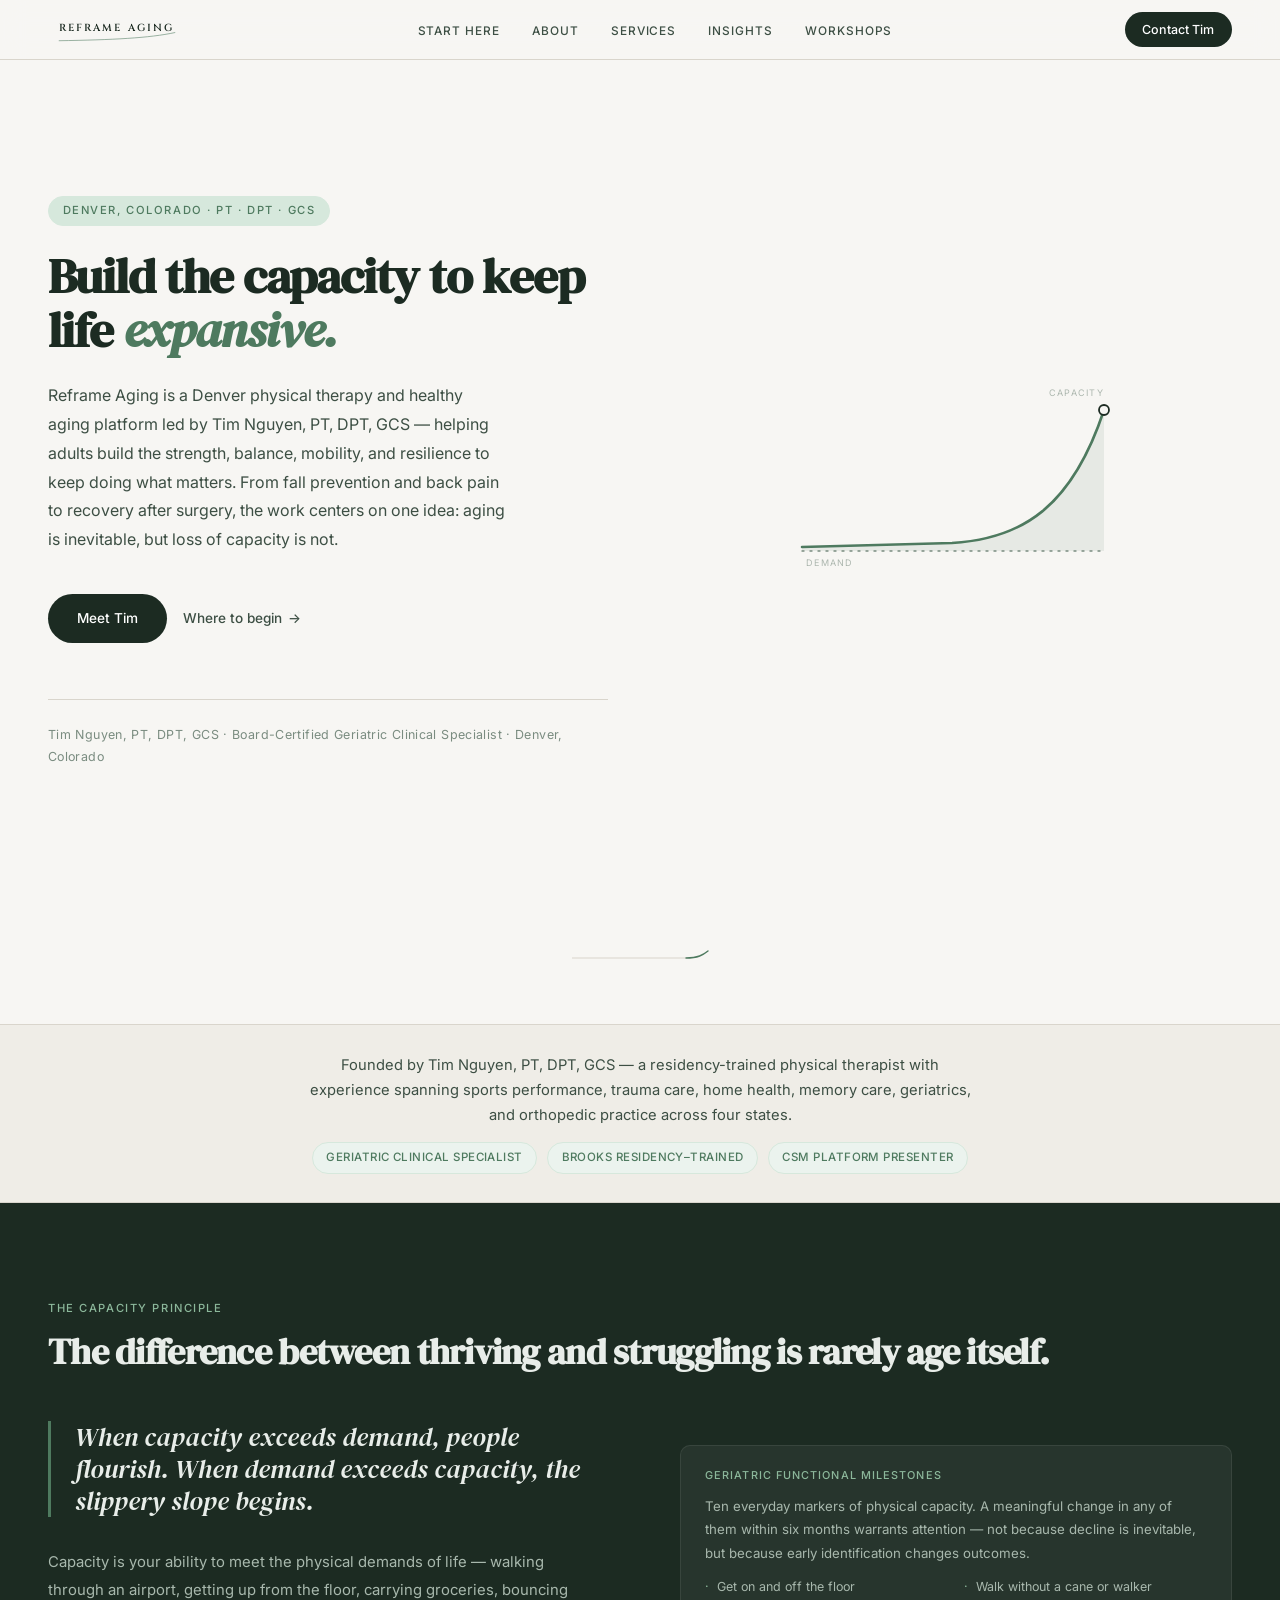
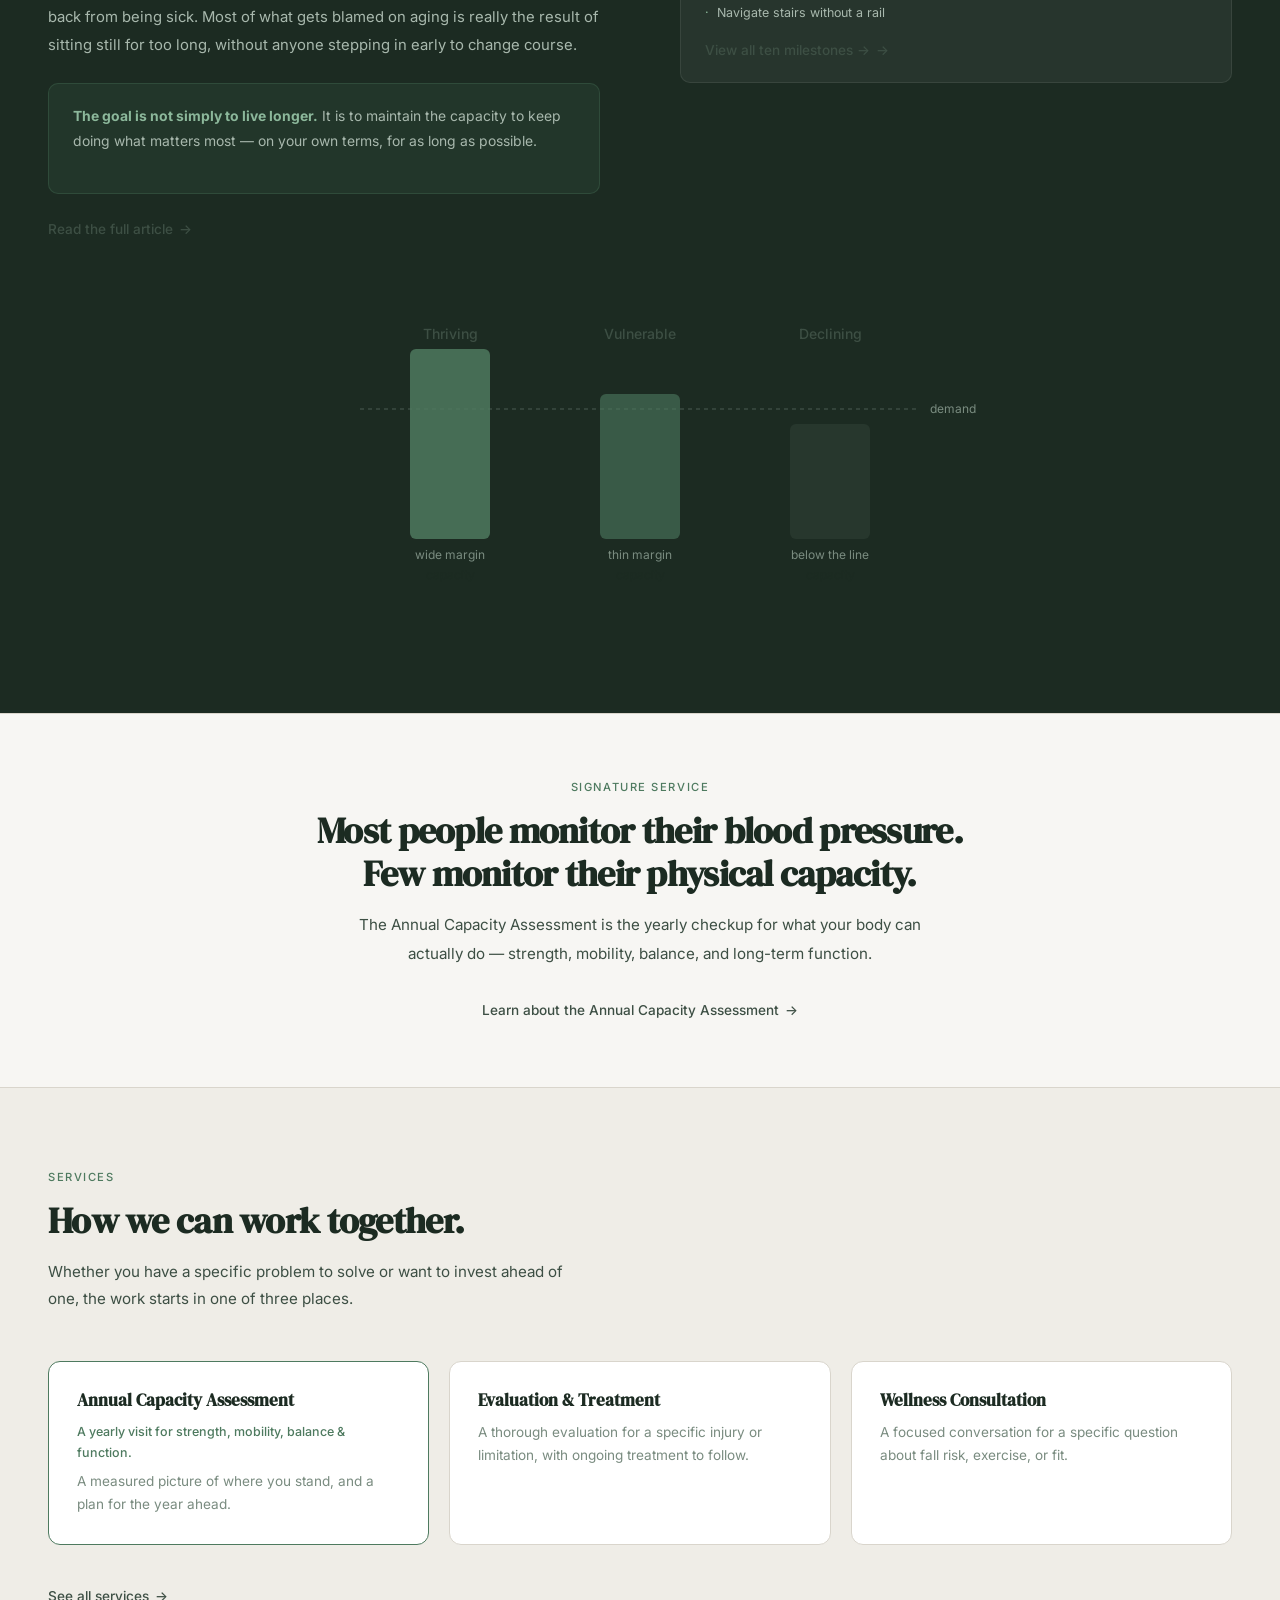
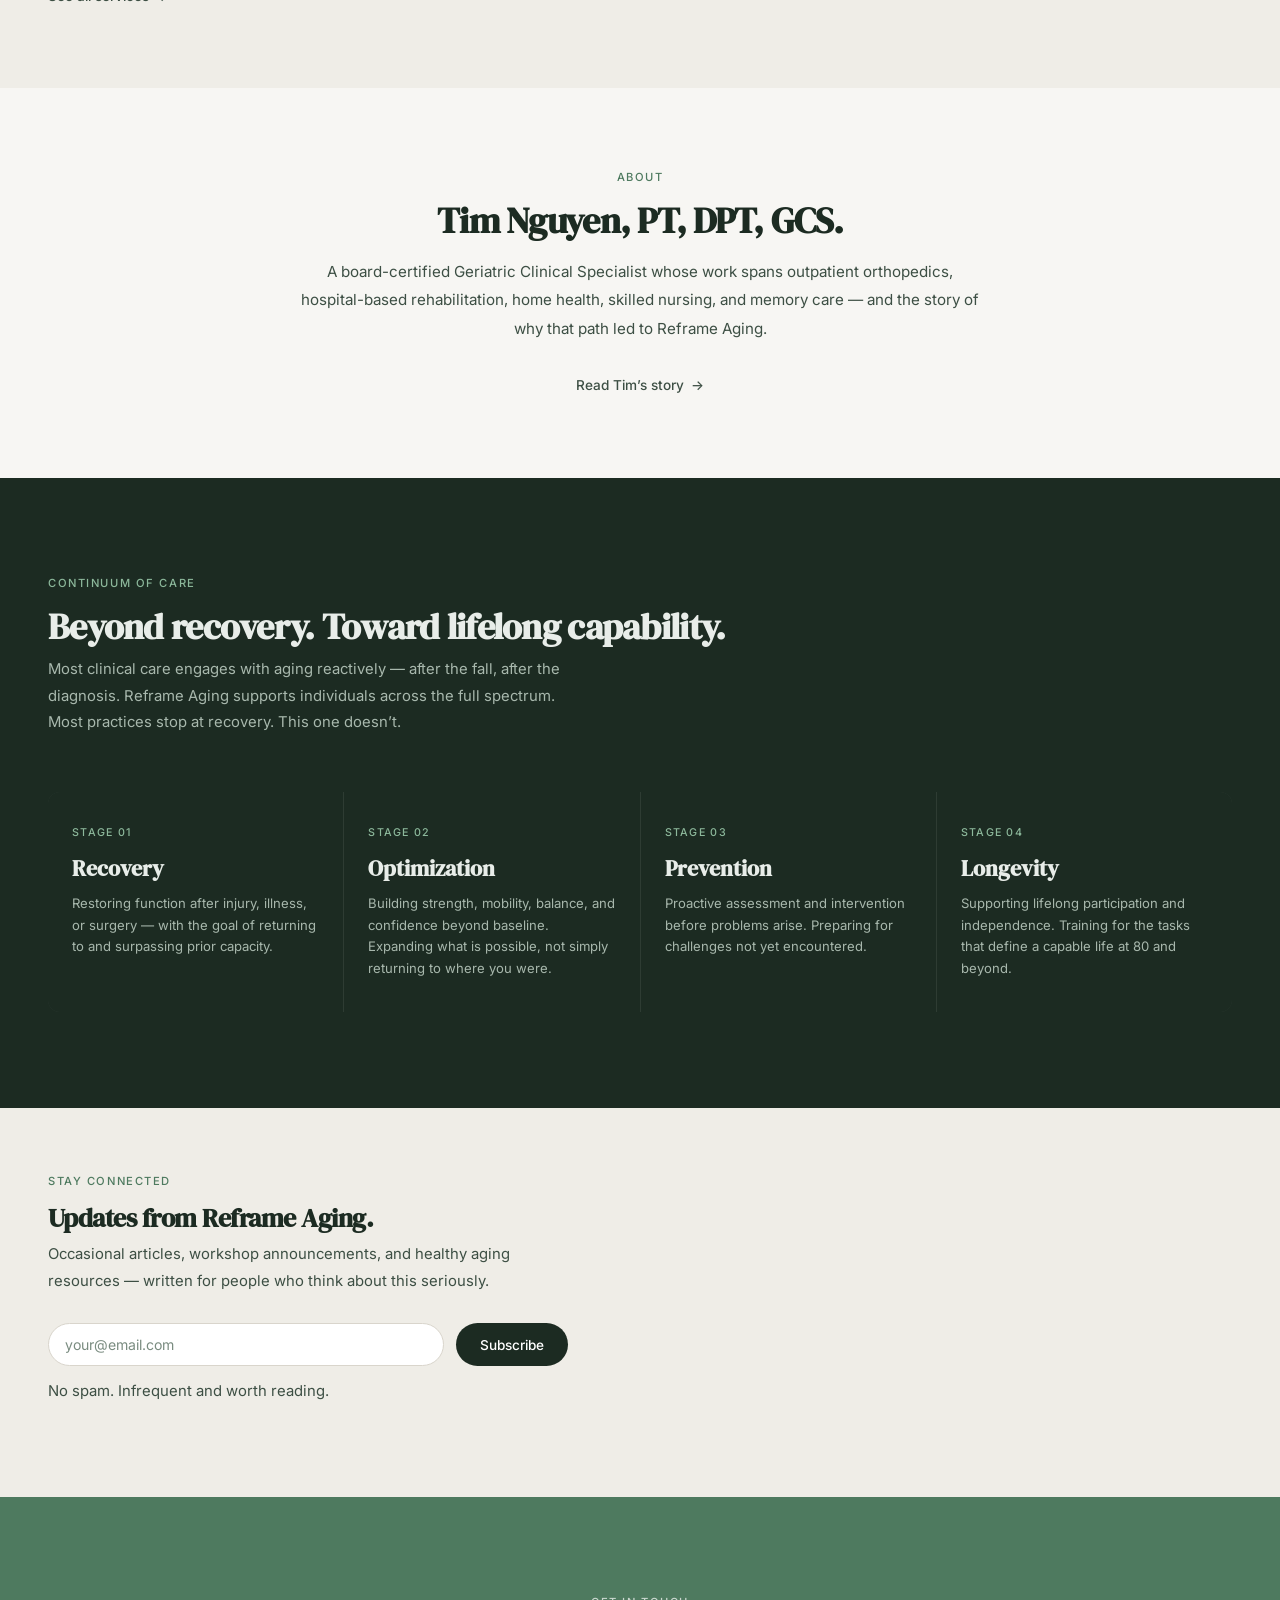
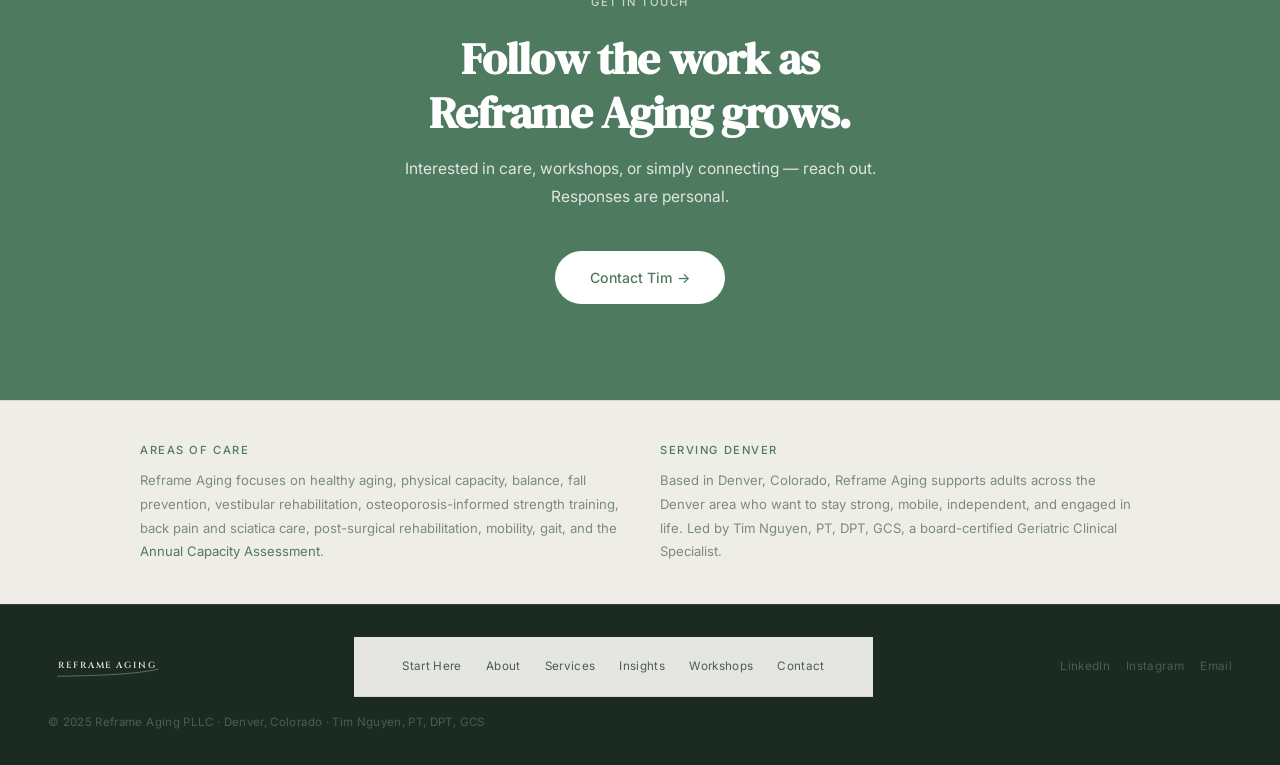
==== commit ff3cc27a: "Add files via upload" ====
--- a/index.html
+++ b/index.html
@@ -3,8 +3,8 @@
 <head>
 <meta charset="UTF-8">
 <meta name="viewport" content="width=device-width, initial-scale=1.0">
-<title>Tim Nguyen, PT, DPT, GCS | Healthy Aging Physical Therapist in Denver | Reframe Aging</title>
-<meta name="description" content="Tim Nguyen, PT, DPT, GCS — board-certified Geriatric Clinical Specialist in Denver helping adults build physical capacity, resilience, and lifelong independence through evidence-informed care.">
+<title>Healthy Aging Physical Therapist in Denver | Reframe Aging | Tim Nguyen, PT, DPT, GCS</title>
+<meta name="description" content="Geriatric physical therapy in Denver for balance, fall prevention, back pain, and healthy aging. Led by Tim Nguyen, PT, DPT, GCS — a board-certified Geriatric Clinical Specialist helping adults build physical capacity and lifelong independence.">
 <meta name="author" content="Tim Nguyen, PT, DPT, GCS">
 <meta name="robots" content="index, follow, max-image-preview:large, max-snippet:-1, max-video-preview:-1">
 <link rel="canonical" href="https://reframeaging.com/">
@@ -23,7 +23,7 @@
 <meta name="twitter:description" content="Physical capacity and healthy aging. Board-certified Geriatric Clinical Specialist in Denver, Colorado.">
 <meta name="twitter:image" content="https://reframeaging.com/og-image.jpg">
 <script type="application/ld+json">
-{"@context":"https://schema.org","@graph":[{"@type":["MedicalBusiness","LocalBusiness"],"@id":"https://reframeaging.com/#business","name":"Reframe Aging PLLC","alternateName":"Reframe Aging","description":"Physical capacity and healthy aging professional platform in Denver, Colorado. Geriatric physical therapy, fall prevention, balance training, vestibular rehabilitation, and longevity-focused care.","url":"https://reframeaging.com","email":"tim@reframeaging.com","address":{"@type":"PostalAddress","addressLocality":"Denver","addressRegion":"CO","addressCountry":"US"},"geo":{"@type":"GeoCoordinates","latitude":39.7392,"longitude":-104.9903},"areaServed":{"@type":"City","name":"Denver"},"medicalSpecialty":["Geriatrics","PhysicalTherapy"],"sameAs":["https://www.instagram.com/reframeaging/","https://www.linkedin.com/in/timnguyen-pt/"]},{"@type":"Person","@id":"https://reframeaging.com/#tim","name":"Tim Nguyen","honorificSuffix":"PT, DPT, GCS","jobTitle":"Doctor of Physical Therapy, Board-Certified Geriatric Clinical Specialist","description":"Tim Nguyen is a Doctor of Physical Therapy and Board-Certified Geriatric Clinical Specialist in Denver, Colorado specializing in healthy aging, physical capacity, fall prevention, balance, and vestibular rehabilitation.","worksFor":{"@id":"https://reframeaging.com/#business"},"url":"https://reframeaging.com","email":"tim@reframeaging.com","knowsAbout":["Geriatric Physical Therapy","Fall Prevention","Balance Training","Vestibular Rehabilitation","Osteoporosis","Healthy Aging","Longevity","Strength Training","Functional Independence","Physical Capacity"]},{"@type":"WebPage","@id":"https://reframeaging.com/#webpage","url":"https://reframeaging.com","name":"Reframe Aging | Physical Capacity &amp; Healthy Aging | Denver","isPartOf":{"@id":"https://reframeaging.com/#business"},"author":{"@id":"https://reframeaging.com/#tim"},"inLanguage":"en-US"},{"@type":"FAQPage","mainEntity":[{"@type":"Question","name":"What is a Geriatric Clinical Specialist (GCS)?","acceptedAnswer":{"@type":"Answer","text":"A Geriatric Clinical Specialist (GCS) is a board-certified physical therapist with advanced clinical expertise in geriatric care. Fewer than 1% of licensed physical therapists hold this credential, awarded by the American Board of Physical Therapy Specialties."}},{"@type":"Question","name":"What is the Capacity Principle?","acceptedAnswer":{"@type":"Answer","text":"The Capacity Principle is Reframe Aging's core framework: the difference between thriving and struggling as we age is capacity. When physical capacity exceeds life's demands, people flourish. Reframe Aging helps individuals build and maintain that reserve before it is needed."}},{"@type":"Question","name":"What does Reframe Aging offer?","acceptedAnswer":{"@type":"Answer","text":"Reframe Aging provides geriatric physical therapy, fall prevention, balance and vestibular rehabilitation, osteoporosis-focused exercise, strength training, and community education in Denver, Colorado — delivered by a board-certified Geriatric Clinical Specialist."}}]}]}
+{"@context":"https://schema.org","@graph":[{"@type":["MedicalBusiness","LocalBusiness"],"@id":"https://reframeaging.com/#business","name":"Reframe Aging PLLC","alternateName":"Reframe Aging","description":"Geriatric physical therapy in Denver, Colorado: fall prevention, balance and vestibular rehabilitation, back pain and sciatica, post-surgical rehabilitation, and healthy aging care focused on physical capacity and lifelong independence.","url":"https://reframeaging.com","email":"tim@reframeaging.com","address":{"@type":"PostalAddress","addressLocality":"Denver","addressRegion":"CO","addressCountry":"US"},"geo":{"@type":"GeoCoordinates","latitude":39.7392,"longitude":-104.9903},"areaServed":{"@type":"City","name":"Denver"},"medicalSpecialty":["Geriatrics","PhysicalTherapy"],"sameAs":["https://www.instagram.com/reframeaging/","https://www.linkedin.com/in/timnguyen-pt/"]},{"@type":"Person","@id":"https://reframeaging.com/#tim","name":"Tim Nguyen","honorificSuffix":"PT, DPT, GCS","jobTitle":"Doctor of Physical Therapy, Board-Certified Geriatric Clinical Specialist","description":"Tim Nguyen is a Doctor of Physical Therapy and Board-Certified Geriatric Clinical Specialist in Denver, Colorado specializing in healthy aging, physical capacity, fall prevention, balance, and vestibular rehabilitation.","worksFor":{"@id":"https://reframeaging.com/#business"},"url":"https://reframeaging.com","email":"tim@reframeaging.com","knowsAbout":["Geriatric Physical Therapy","Fall Prevention","Balance Training","Vestibular Rehabilitation","Osteoporosis","Healthy Aging","Strength Training","Functional Independence","Physical Capacity"]},{"@type":"WebPage","@id":"https://reframeaging.com/#webpage","url":"https://reframeaging.com","name":"Reframe Aging | Physical Capacity &amp; Healthy Aging | Denver","isPartOf":{"@id":"https://reframeaging.com/#business"},"author":{"@id":"https://reframeaging.com/#tim"},"inLanguage":"en-US"},{"@type":"FAQPage","mainEntity":[{"@type":"Question","name":"What is a Geriatric Clinical Specialist (GCS)?","acceptedAnswer":{"@type":"Answer","text":"A Geriatric Clinical Specialist (GCS) is a board-certified physical therapist with advanced clinical expertise in geriatric care. Held by a relatively small percentage of licensed physical therapists, awarded by the American Board of Physical Therapy Specialties."}},{"@type":"Question","name":"What is the Capacity Principle?","acceptedAnswer":{"@type":"Answer","text":"The Capacity Principle is Reframe Aging's core framework: the difference between thriving and struggling as we age is capacity. When physical capacity exceeds life's demands, people flourish. Reframe Aging helps individuals build and maintain that reserve before it is needed."}},{"@type":"Question","name":"What does Reframe Aging offer?","acceptedAnswer":{"@type":"Answer","text":"Reframe Aging provides geriatric physical therapy, fall prevention, balance and vestibular rehabilitation, osteoporosis-focused exercise, strength training, and community education in Denver, Colorado — delivered by a board-certified Geriatric Clinical Specialist."}}]}]}
 </script>
 <link rel="preconnect" href="https://fonts.googleapis.com">
 <link rel="preconnect" href="https://fonts.gstatic.com" crossorigin>
@@ -52,7 +52,7 @@
   <div class="hero-content">
     <div class="eyebrow">Denver, Colorado &middot; PT &middot; DPT &middot; GCS</div>
     <h1>Build the capacity to keep life <em>expansive.</em></h1>
-    <p class="hero-sub">Reframe Aging helps adults build the physical capacity, confidence, and resilience needed to keep doing what matters throughout life. Most of what gets blamed on age is not actually inevitable. It can be built back.</p>
+    <p class="hero-sub">Reframe Aging is a Denver physical therapy and healthy aging platform led by Tim Nguyen, PT, DPT, GCS &mdash; helping adults build the strength, balance, mobility, and resilience to keep doing what matters. From fall prevention and back pain to recovery after surgery, the work centers on one idea: aging is inevitable, but loss of capacity is not.</p>
     <div class="btn-actions">
       <a class="btn-primary" href="about.html">Meet Tim</a>
       <a class="btn-ghost" href="start-here.html">Where to begin</a>
@@ -204,6 +204,20 @@
   <a class="btn-primary" href="mailto:tim@reframeaging.com">Contact Tim &rarr;</a>
 </section>
 
+<!-- SEO services + areas served strip -->
+<div class="seo-strip">
+  <div class="seo-strip-inner">
+    <div>
+      <div class="sec-eye">Areas of Care</div>
+      <p>Reframe Aging focuses on healthy aging, physical capacity, balance, fall prevention, vestibular rehabilitation, osteoporosis-informed strength training, back pain and sciatica care, post-surgical rehabilitation, mobility, gait, and the <a href="work-with.html#assessment">Annual Capacity Assessment</a>.</p>
+    </div>
+    <div>
+      <div class="sec-eye">Serving Denver</div>
+      <p>Based in Denver, Colorado, Reframe Aging supports adults across the Denver area who want to stay strong, mobile, independent, and engaged in life. Led by Tim Nguyen, PT, DPT, GCS, a board-certified Geriatric Clinical Specialist.</p>
+    </div>
+  </div>
+</div>
+
 <footer>
   <a class="footer-logo" href="index.html" aria-label="Reframe Aging — home">
     <svg viewBox="0 0 320 70" role="img" aria-label="Reframe Aging"><text x="160" y="38" font-family="'Cinzel',Georgia,serif" font-weight="600" font-size="24" letter-spacing="5" fill="#E8E4DC" text-anchor="middle">REFRAME AGING</text><path d="M26 60 C 150 58, 236 54, 296 41" fill="none" stroke="#9DB7A8" stroke-width="1.3" stroke-linecap="round"/></svg>
--- a/styles.css
+++ b/styles.css
@@ -276,6 +276,15 @@
 .contact .btn-primary:hover { background: var(--ink); color: #fff; }
 
 /* ── FOOTER ── */
+/* ── SEO FOOTER STRIP (services + areas served) ── */
+.seo-strip { background: var(--bg-alt); border-top: 1px solid var(--divider); padding: 2.5rem 3rem; }
+.seo-strip-inner { max-width: 1000px; margin: 0 auto; display: grid; grid-template-columns: 1fr 1fr; gap: 2.5rem; }
+.seo-strip .sec-eye { margin-bottom: 0.6rem; }
+.seo-strip p { font-size: 0.82rem; color: var(--ink-muted); line-height: 1.8; }
+.seo-strip a { color: var(--accent); text-decoration: none; }
+.seo-strip a:hover { text-decoration: underline; }
+@media (max-width: 720px) { .seo-strip-inner { grid-template-columns: 1fr; gap: 1.75rem; } }
+
 footer { background: var(--dark); border-top: 1px solid var(--dark-border); padding: 2rem 3rem; display: flex; align-items: center; justify-content: space-between; flex-wrap: wrap; gap: 1rem; }
 .footer-logo { font-family: var(--fd); font-size: 0.95rem; color: var(--dark-text); text-decoration: none; }
 .footer-nav { display: flex; gap: 1.5rem; align-items: center; flex-wrap: wrap; }
@@ -462,3 +471,5 @@
   /* inline grid-template-columns beats stylesheet specificity — force single column */
   .who-grid, .resp-grid { grid-template-columns: 1fr !important; }
 }
+
+@media (max-width: 720px) { .seo-strip { padding: 2rem 1.5rem; } }
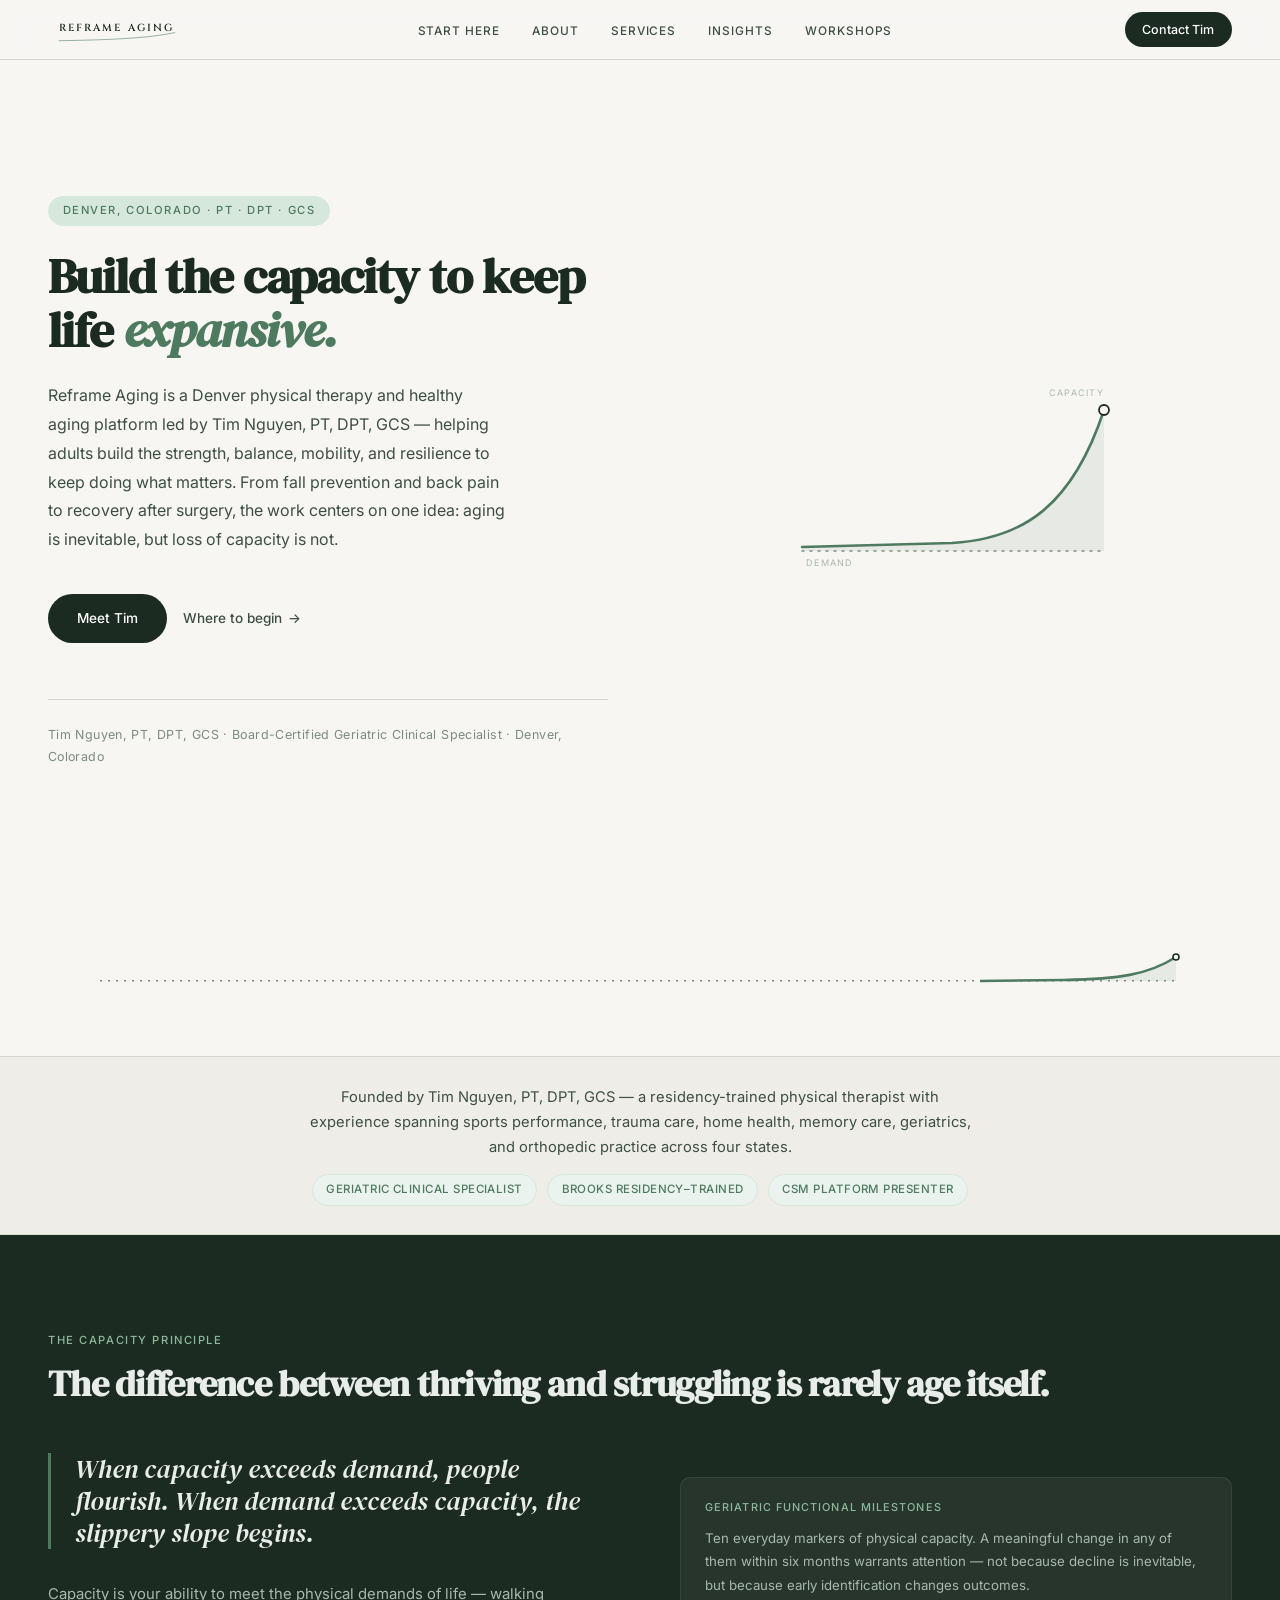
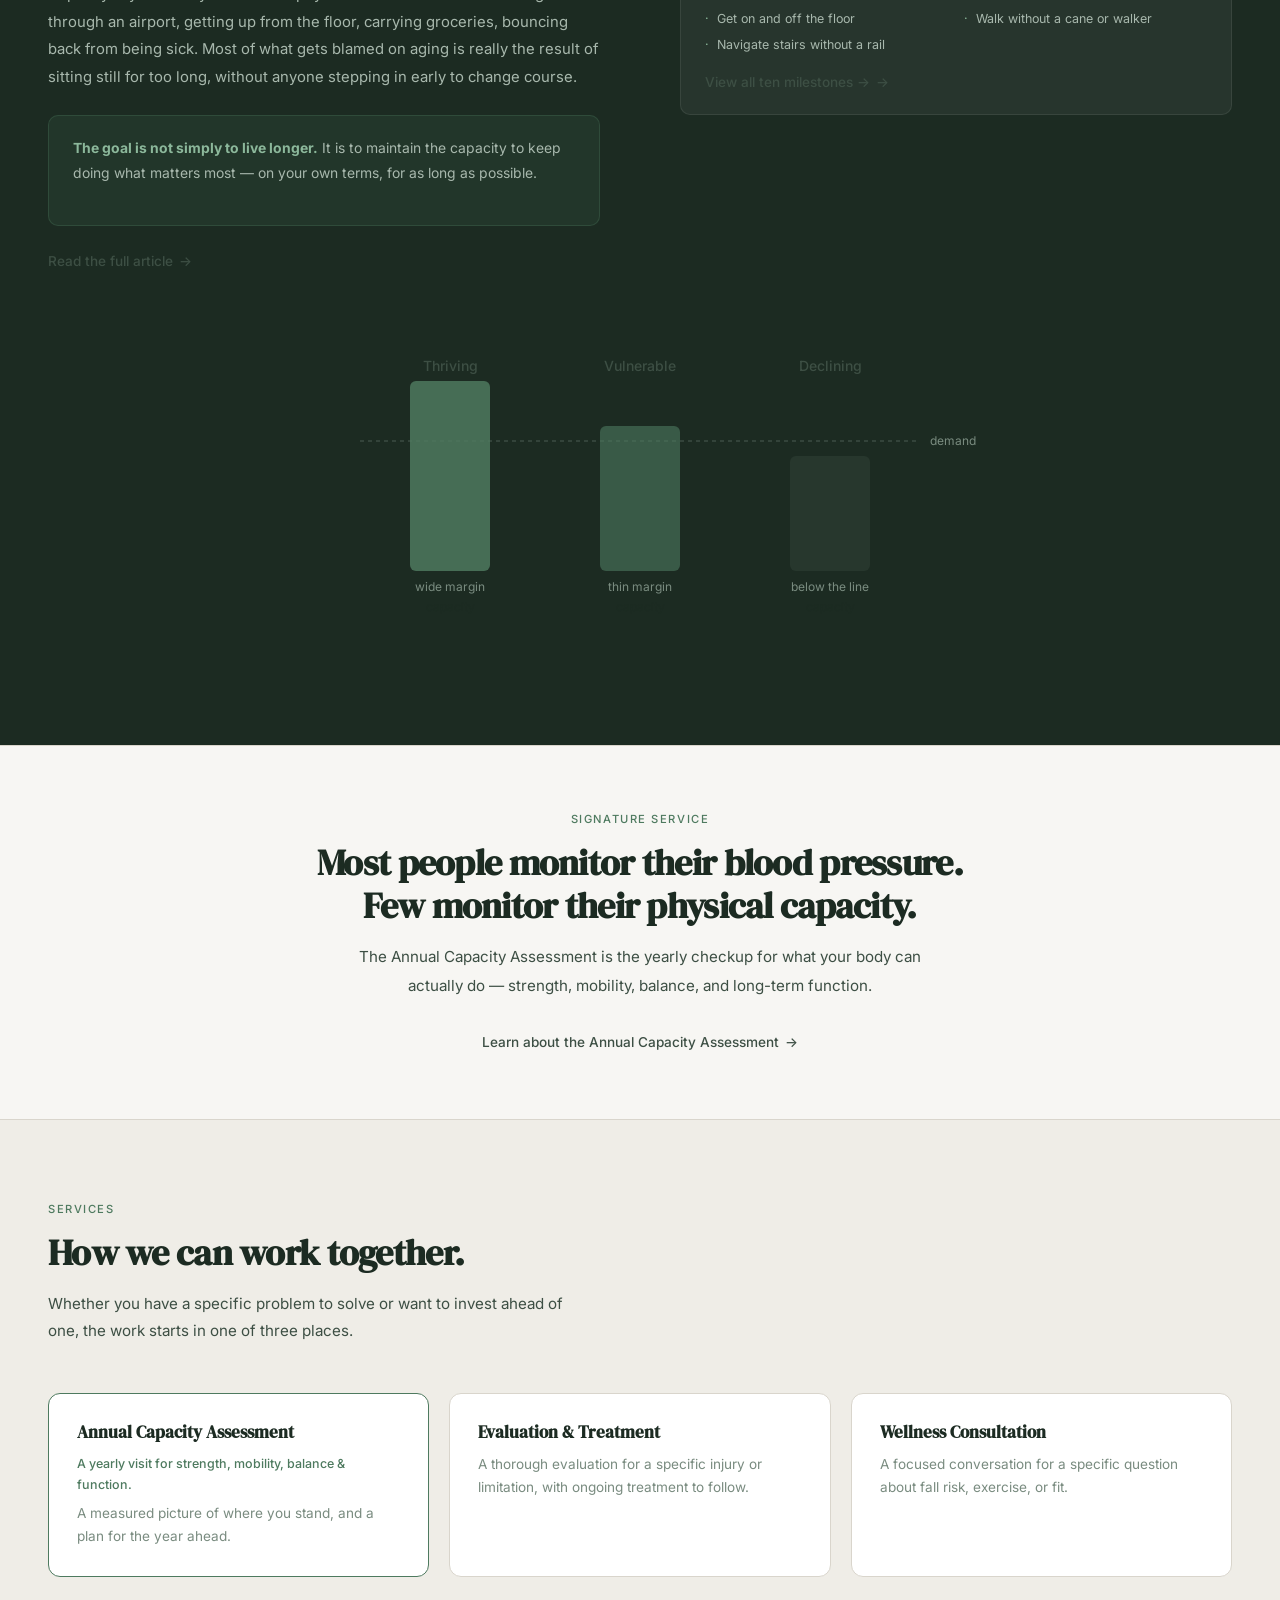
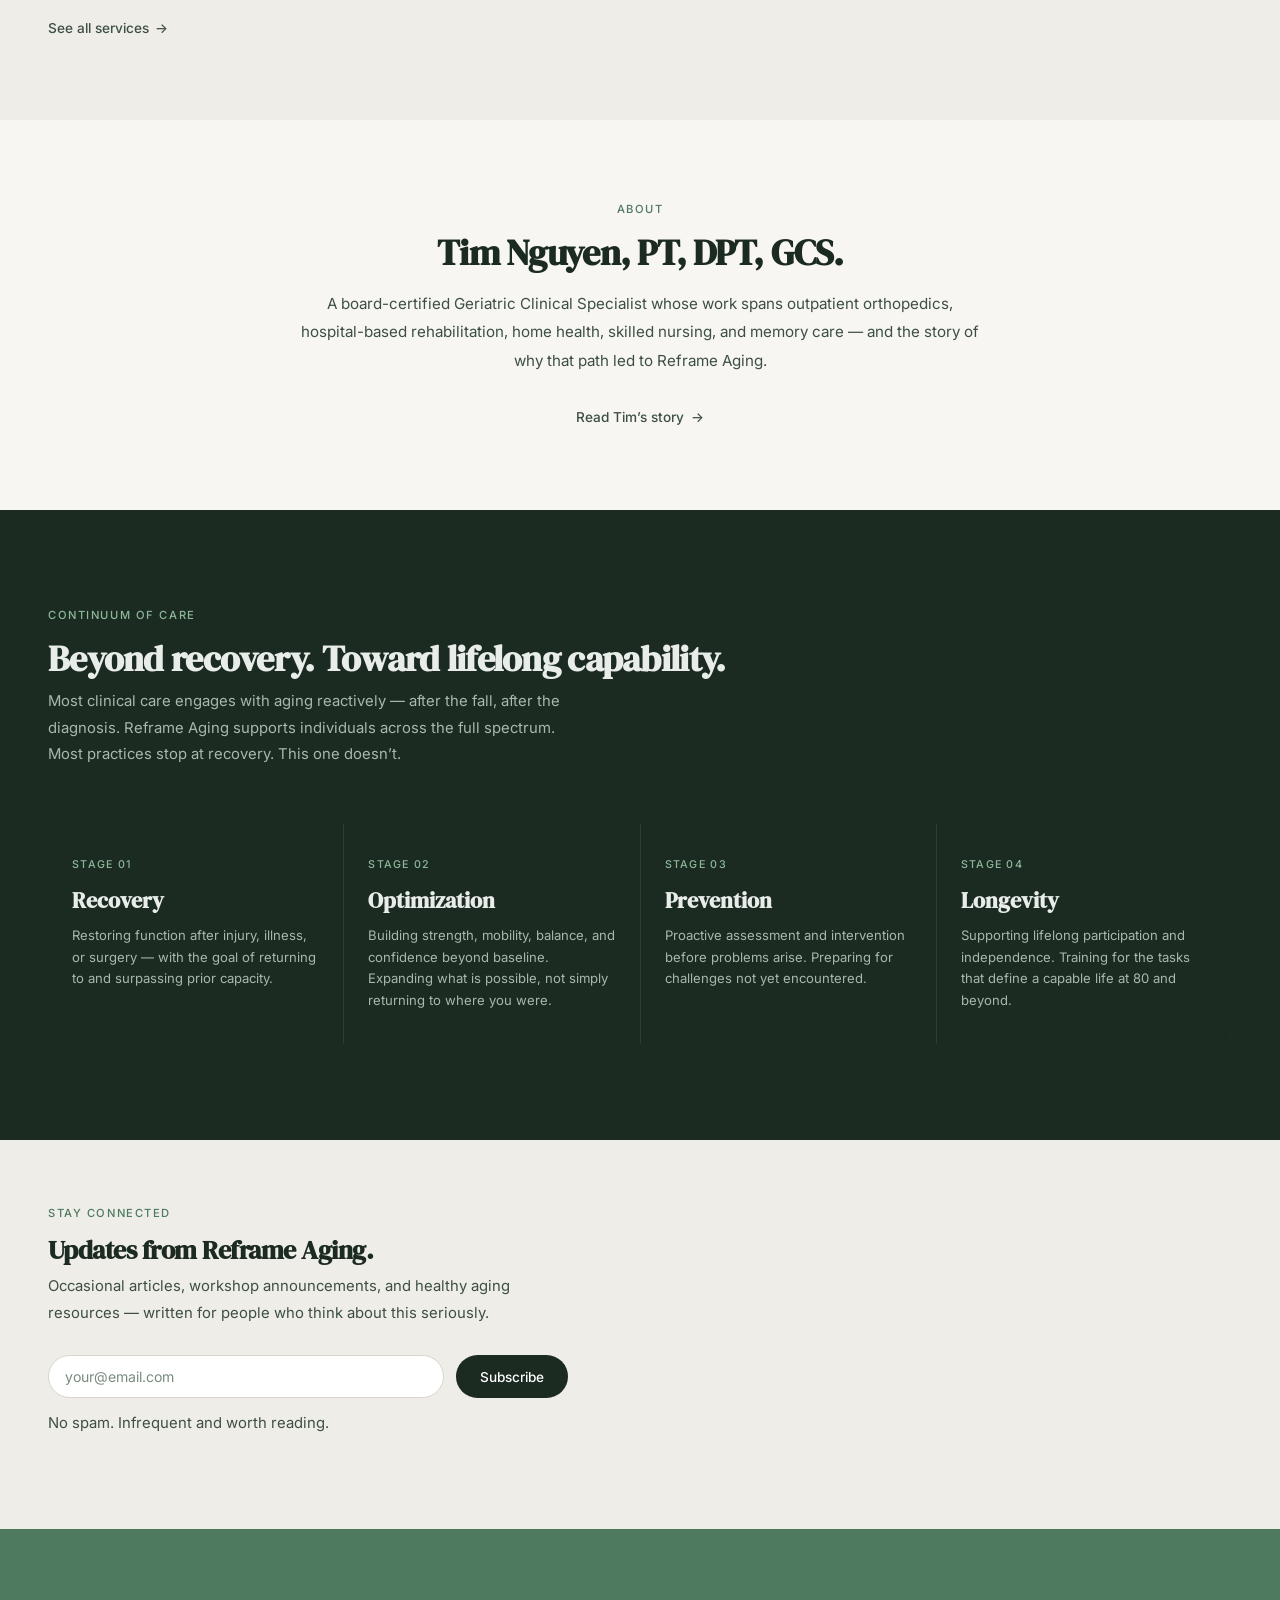
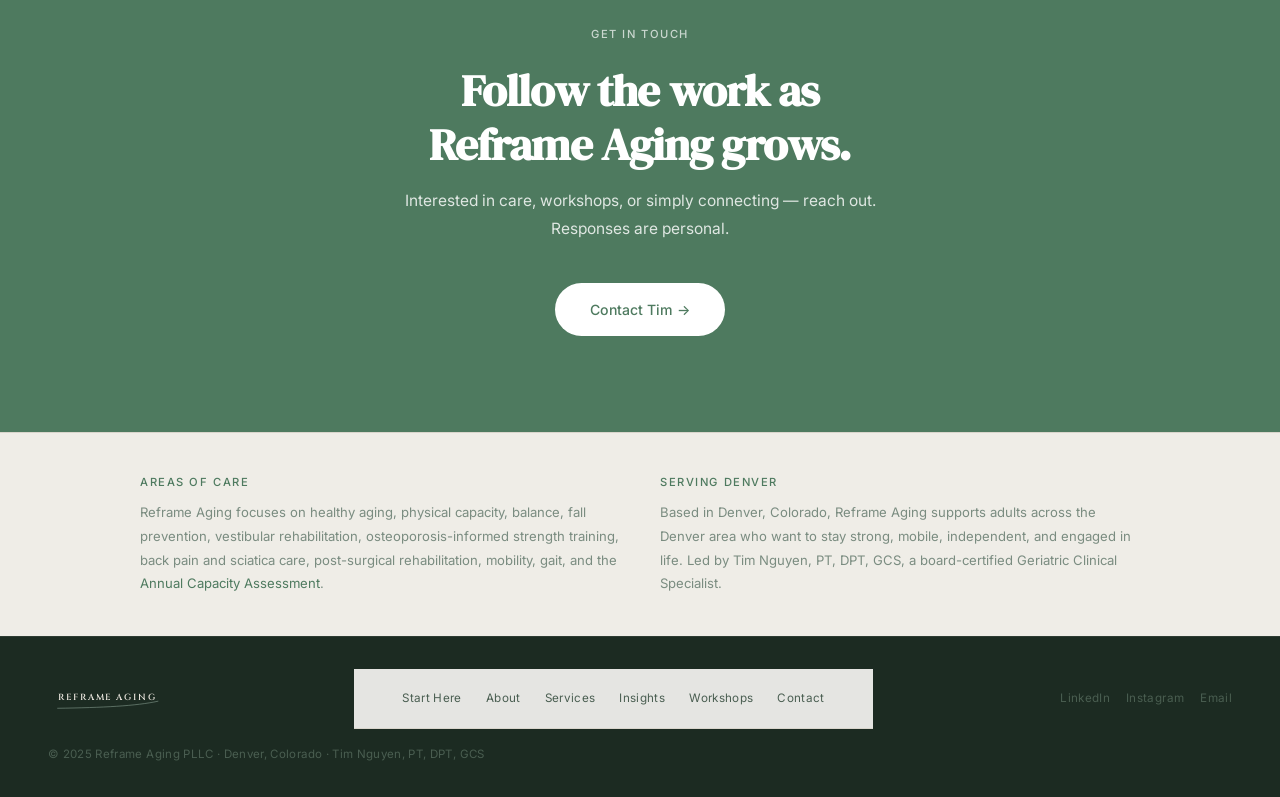
==== commit 8197a215: "Add files via upload" ====
--- a/index.html
+++ b/index.html
@@ -23,7 +23,7 @@
 <meta name="twitter:description" content="Physical capacity and healthy aging. Board-certified Geriatric Clinical Specialist in Denver, Colorado.">
 <meta name="twitter:image" content="https://reframeaging.com/og-image.jpg">
 <script type="application/ld+json">
-{"@context":"https://schema.org","@graph":[{"@type":["MedicalBusiness","LocalBusiness"],"@id":"https://reframeaging.com/#business","name":"Reframe Aging PLLC","alternateName":"Reframe Aging","description":"Geriatric physical therapy in Denver, Colorado: fall prevention, balance and vestibular rehabilitation, back pain and sciatica, post-surgical rehabilitation, and healthy aging care focused on physical capacity and lifelong independence.","url":"https://reframeaging.com","email":"tim@reframeaging.com","address":{"@type":"PostalAddress","addressLocality":"Denver","addressRegion":"CO","addressCountry":"US"},"geo":{"@type":"GeoCoordinates","latitude":39.7392,"longitude":-104.9903},"areaServed":{"@type":"City","name":"Denver"},"medicalSpecialty":["Geriatrics","PhysicalTherapy"],"sameAs":["https://www.instagram.com/reframeaging/","https://www.linkedin.com/in/timnguyen-pt/"]},{"@type":"Person","@id":"https://reframeaging.com/#tim","name":"Tim Nguyen","honorificSuffix":"PT, DPT, GCS","jobTitle":"Doctor of Physical Therapy, Board-Certified Geriatric Clinical Specialist","description":"Tim Nguyen is a Doctor of Physical Therapy and Board-Certified Geriatric Clinical Specialist in Denver, Colorado specializing in healthy aging, physical capacity, fall prevention, balance, and vestibular rehabilitation.","worksFor":{"@id":"https://reframeaging.com/#business"},"url":"https://reframeaging.com","email":"tim@reframeaging.com","knowsAbout":["Geriatric Physical Therapy","Fall Prevention","Balance Training","Vestibular Rehabilitation","Osteoporosis","Healthy Aging","Strength Training","Functional Independence","Physical Capacity"]},{"@type":"WebPage","@id":"https://reframeaging.com/#webpage","url":"https://reframeaging.com","name":"Reframe Aging | Physical Capacity &amp; Healthy Aging | Denver","isPartOf":{"@id":"https://reframeaging.com/#business"},"author":{"@id":"https://reframeaging.com/#tim"},"inLanguage":"en-US"},{"@type":"FAQPage","mainEntity":[{"@type":"Question","name":"What is a Geriatric Clinical Specialist (GCS)?","acceptedAnswer":{"@type":"Answer","text":"A Geriatric Clinical Specialist (GCS) is a board-certified physical therapist with advanced clinical expertise in geriatric care. Held by a relatively small percentage of licensed physical therapists, awarded by the American Board of Physical Therapy Specialties."}},{"@type":"Question","name":"What is the Capacity Principle?","acceptedAnswer":{"@type":"Answer","text":"The Capacity Principle is Reframe Aging's core framework: the difference between thriving and struggling as we age is capacity. When physical capacity exceeds life's demands, people flourish. Reframe Aging helps individuals build and maintain that reserve before it is needed."}},{"@type":"Question","name":"What does Reframe Aging offer?","acceptedAnswer":{"@type":"Answer","text":"Reframe Aging provides geriatric physical therapy, fall prevention, balance and vestibular rehabilitation, osteoporosis-focused exercise, strength training, and community education in Denver, Colorado — delivered by a board-certified Geriatric Clinical Specialist."}}]}]}
+{"@context":"https://schema.org","@graph":[{"@type":["MedicalBusiness","LocalBusiness"],"@id":"https://reframeaging.com/#business","name":"Reframe Aging PLLC","alternateName":"Reframe Aging","description":"Geriatric physical therapy in Denver, Colorado: fall prevention, balance and vestibular rehabilitation, back pain and sciatica, post-surgical rehabilitation, and healthy aging care focused on physical capacity and lifelong independence.","url":"https://reframeaging.com","email":"tim@reframeaging.com","address":{"@type":"PostalAddress","addressLocality":"Denver","addressRegion":"CO","addressCountry":"US"},"geo":{"@type":"GeoCoordinates","latitude":39.7392,"longitude":-104.9903},"areaServed":{"@type":"City","name":"Denver"},"medicalSpecialty":["Geriatrics","PhysicalTherapy"],"sameAs":["https://www.instagram.com/reframeaging/","https://www.linkedin.com/in/timnguyen-pt/"]},{"@type":"Person","@id":"https://reframeaging.com/#tim","name":"Tim Nguyen","honorificSuffix":"PT, DPT, GCS","jobTitle":"Doctor of Physical Therapy, Board-Certified Geriatric Clinical Specialist","description":"Tim Nguyen is a Doctor of Physical Therapy and Board-Certified Geriatric Clinical Specialist in Denver, Colorado specializing in healthy aging, physical capacity, fall prevention, balance, and vestibular rehabilitation.","worksFor":{"@id":"https://reframeaging.com/#business"},"url":"https://reframeaging.com","email":"tim@reframeaging.com","knowsAbout":["Geriatric Physical Therapy","Fall Prevention","Balance Training","Vestibular Rehabilitation","Osteoporosis","Healthy Aging","Strength Training","Functional Independence","Physical Capacity"]},{"@type":"WebPage","@id":"https://reframeaging.com/#webpage","url":"https://reframeaging.com","name":"Reframe Aging | Physical Capacity &amp; Healthy Aging | Denver","isPartOf":{"@id":"https://reframeaging.com/#business"},"author":{"@id":"https://reframeaging.com/#tim"},"inLanguage":"en-US"},{"@type":"FAQPage","mainEntity":[{"@type":"Question","name":"What is a Geriatric Clinical Specialist (GCS)?","acceptedAnswer":{"@type":"Answer","text":"A Geriatric Clinical Specialist (GCS) is a board-certified physical therapist with advanced clinical expertise in geriatric care. As of 2025, roughly 4,500 physical therapists nationwide have earned this credential from the American Board of Physical Therapy Specialties."}},{"@type":"Question","name":"What is the Capacity Principle?","acceptedAnswer":{"@type":"Answer","text":"The Capacity Principle is Reframe Aging's core framework: the difference between thriving and struggling as we age is capacity. When physical capacity exceeds life's demands, people flourish. Reframe Aging helps individuals build and maintain that reserve before it is needed."}},{"@type":"Question","name":"What does Reframe Aging offer?","acceptedAnswer":{"@type":"Answer","text":"Reframe Aging provides geriatric physical therapy, fall prevention, balance and vestibular rehabilitation, osteoporosis-focused exercise, strength training, and community education in Denver, Colorado — delivered by a board-certified Geriatric Clinical Specialist."}}]}]}
 </script>
 <link rel="preconnect" href="https://fonts.googleapis.com">
 <link rel="preconnect" href="https://fonts.gstatic.com" crossorigin>
@@ -43,6 +43,7 @@
     <li><a href="work-with.html">Services</a></li>
     <li><a href="insights.html">Insights</a></li>
     <li><a href="workshops.html">Workshops</a></li>
+    <li class="nav-contact-only"><a href="contact.html">Contact</a></li>
   </ul>
   <a class="nav-cta" href="contact.html">Contact Tim</a>
   <button class="nav-toggle" aria-label="Open menu" aria-expanded="false" aria-controls="primary-nav"><span></span><span></span><span></span></button>
@@ -74,7 +75,7 @@
   </div>
 </section>
 
-<hr class="rule">
+<hr class="rule-signature">
 
 <div class="credibility-strip">
   <p class="cred-line">Founded by Tim Nguyen, PT, DPT, GCS &mdash; a residency-trained physical therapist with experience spanning sports performance, trauma care, home health, memory care, geriatrics, and orthopedic practice across four states.</p>
--- a/styles.css
+++ b/styles.css
@@ -61,6 +61,7 @@
 .nav-links { display: flex; gap: 2rem; list-style: none; }
 .nav-links a { font-size: 0.74rem; font-weight: 500; letter-spacing: 0.08em; text-transform: uppercase; color: var(--ink-mid); text-decoration: none; transition: color 0.2s; }
 .nav-links a:hover, .nav-links a[aria-current="page"] { color: var(--accent); }
+.nav-links .nav-contact-only { display: none; }
 .nav-cta { font-size: 0.78rem; font-weight: 500; color: var(--surface); background: var(--ink); padding: 0.45rem 1.1rem; border-radius: 2rem; text-decoration: none; transition: background 0.2s; }
 .nav-cta:hover { background: var(--accent); }
 
@@ -399,6 +400,8 @@
 
 /* Reserve-line divider — the recurring brand motif on every .rule */
 hr.rule { border: 0; height: 24px; width: 140px; margin: 3.5rem auto; background: url('data:image/svg+xml;utf8,<svg xmlns="http://www.w3.org/2000/svg" viewBox="0 0 140 24"><line x1="2" y1="14" x2="116" y2="14" stroke="%23D9D5CC" stroke-width="1.1"/><path d="M116 14 C128 14 133 11 138 7" fill="none" stroke="%234E7A5F" stroke-width="1.4" stroke-linecap="round"/></svg>') no-repeat center / contain; }
+hr.rule-signature { border: 0; height: 40px; width: min(1080px, 88%); margin: 4rem auto; background: url('data:image/svg+xml;utf8,<svg xmlns="http://www.w3.org/2000/svg" viewBox="0 0 200 40"><path d="M0 29 L 84 28 C 138 27, 168 23, 196 5 L 196 29 Z" fill="%234E7A5F" fill-opacity="0.10"/><path d="M0 29 L 84 28 C 138 27, 168 23, 196 5" fill="none" stroke="%234E7A5F" stroke-width="2.6" stroke-linecap="round"/><circle cx="196" cy="5" r="3" fill="%23F7F6F3" stroke="%231C2B22" stroke-width="1.6"/></svg>') no-repeat right center / 200px 40px, repeating-linear-gradient(to right, var(--ink-muted) 0 2px, transparent 2px 8px) no-repeat left 72% / 100% 1.5px; }
+@media (max-width: 600px) { hr.rule-signature { height: 34px; width: 90%; margin: 3rem auto; background-size: 168px 34px, 100% 1.5px; } }
 
 /* Hero goniometer (Range of Motion) */
 .gonio { width: 100%; height: 100%; }
@@ -456,14 +459,15 @@
 .nav-toggle span { display: block; width: 22px; height: 2px; background: var(--ink); border-radius: 2px; margin: 4px 0; transition: transform .25s ease, opacity .2s ease; }
 
 @media (max-width: 768px) {
-  nav { flex-wrap: wrap; }
-  .nav-toggle { display: block; order: 3; }
-  .nav-cta { order: 2; margin-left: auto; margin-right: .25rem; }
+  nav { flex-wrap: wrap; height: auto; min-height: 60px; padding: 0.65rem 1.5rem; }
+  .nav-toggle { display: block; order: 3; margin-left: auto; }
+  .nav-cta { display: none; }
   .nav-links { order: 4; flex-basis: 100%; }
   /* override the base hidden state only when menu is open */
   nav.open .nav-links { display: flex; flex-direction: column; gap: 0; margin-top: .75rem; }
   nav.open .nav-links li { border-top: 1px solid var(--divider); }
   nav.open .nav-links a { display: block; padding: .9rem .25rem; font-size: .95rem; }
+  nav.open .nav-links .nav-contact-only { display: block; }
   nav.open .nav-toggle span:nth-child(1) { transform: translateY(6px) rotate(45deg); }
   nav.open .nav-toggle span:nth-child(2) { opacity: 0; }
   nav.open .nav-toggle span:nth-child(3) { transform: translateY(-6px) rotate(-45deg); }
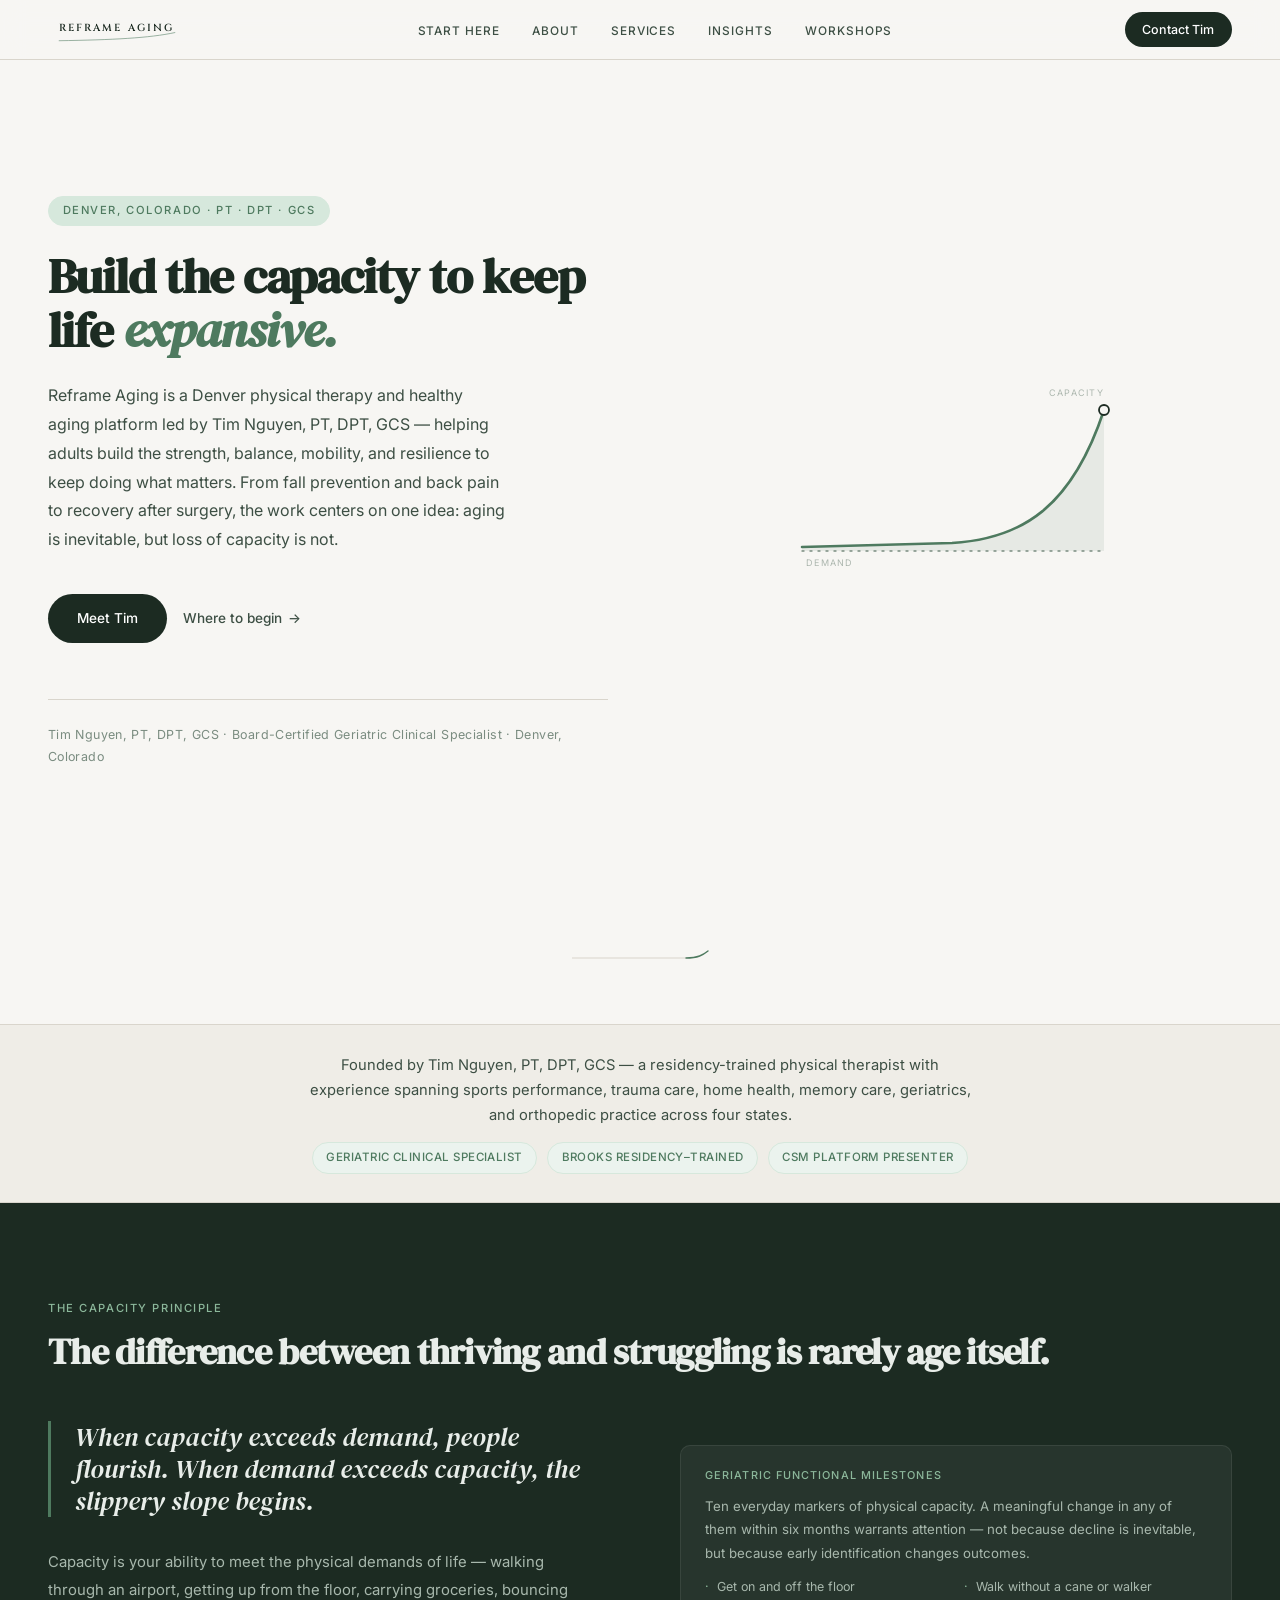
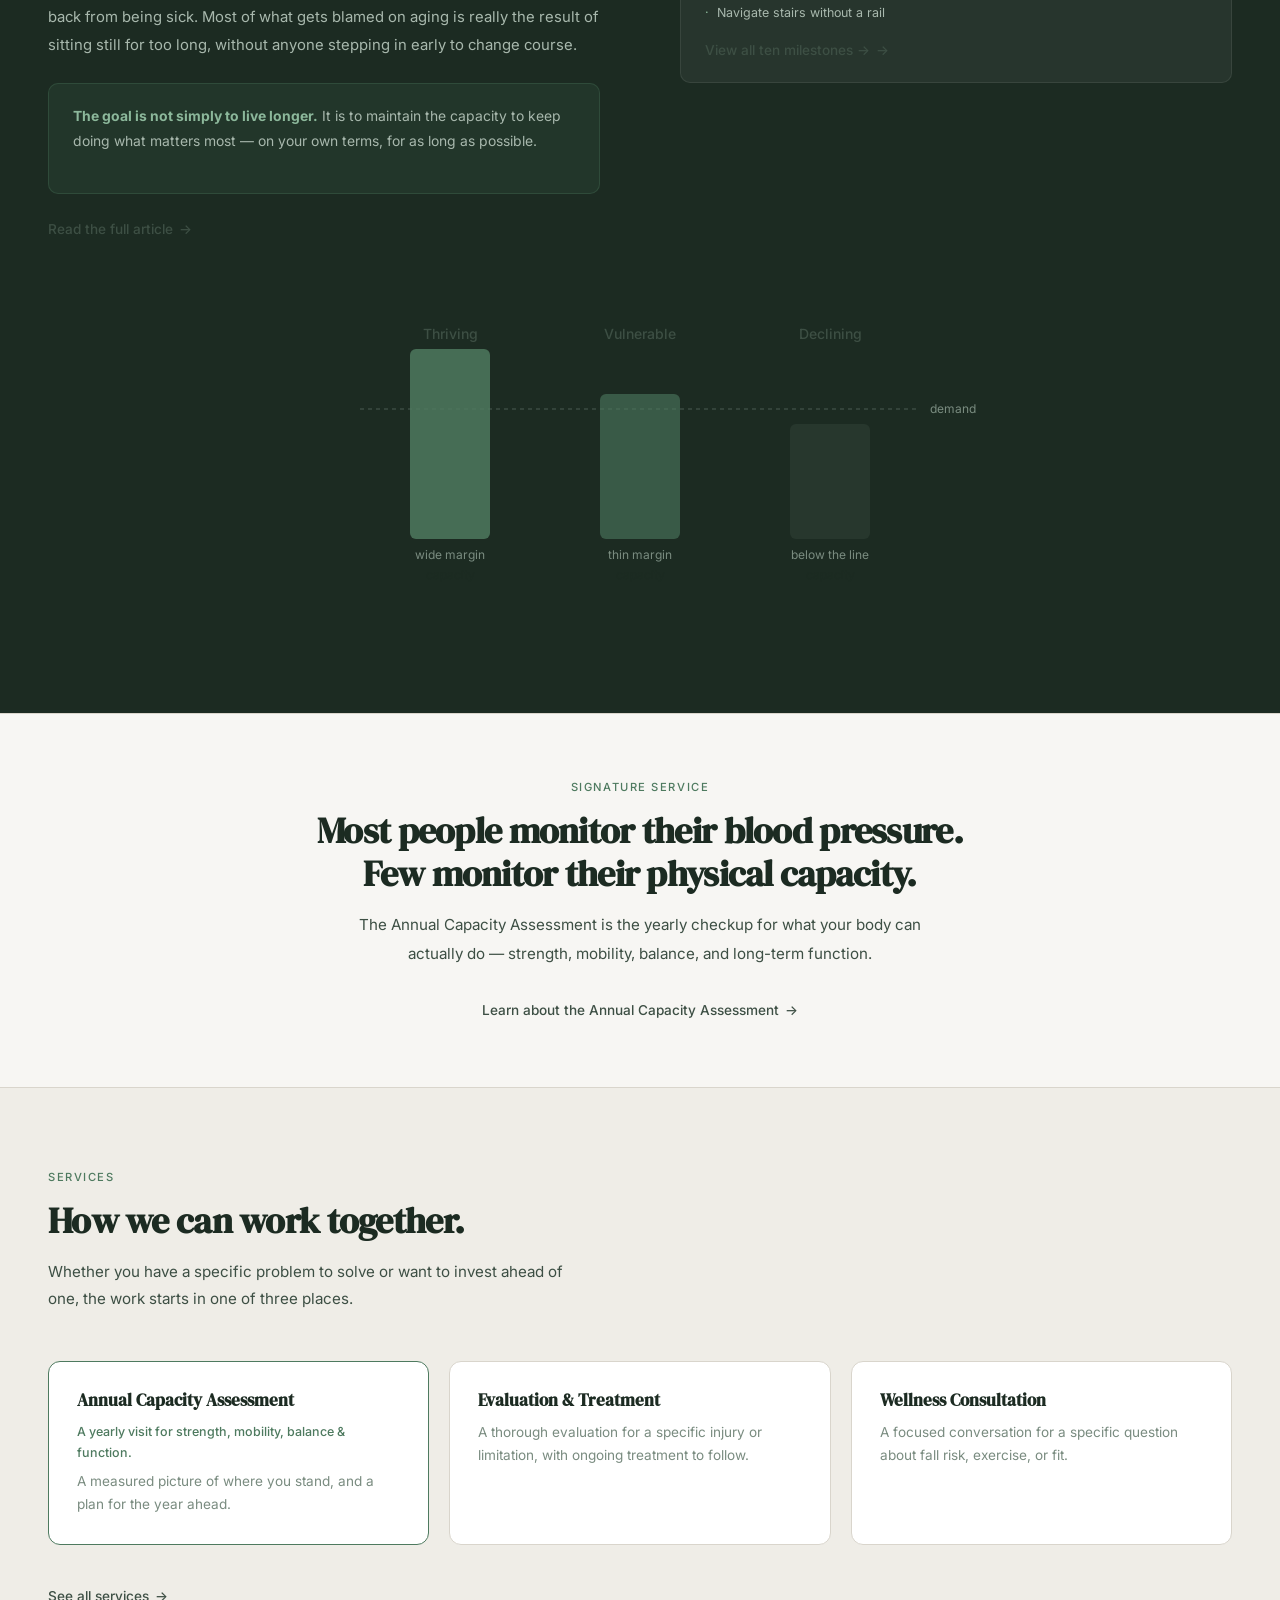
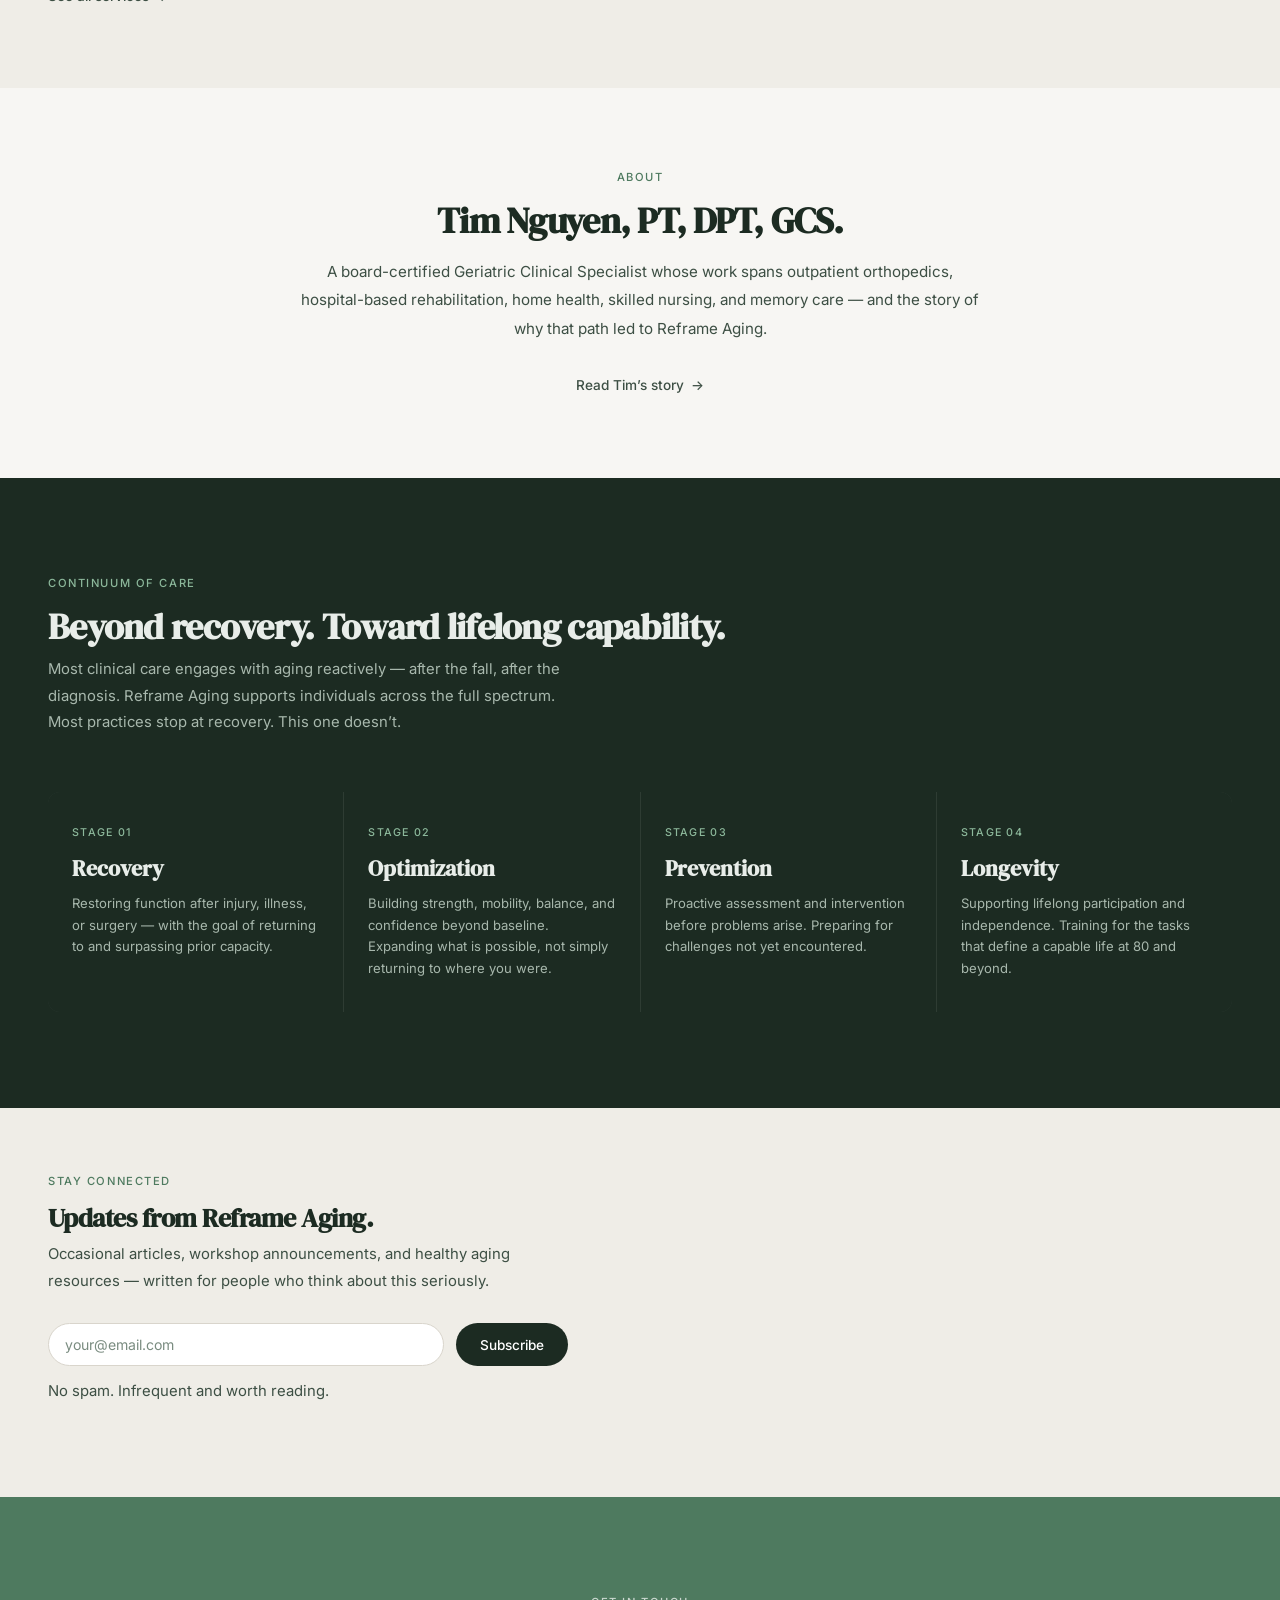
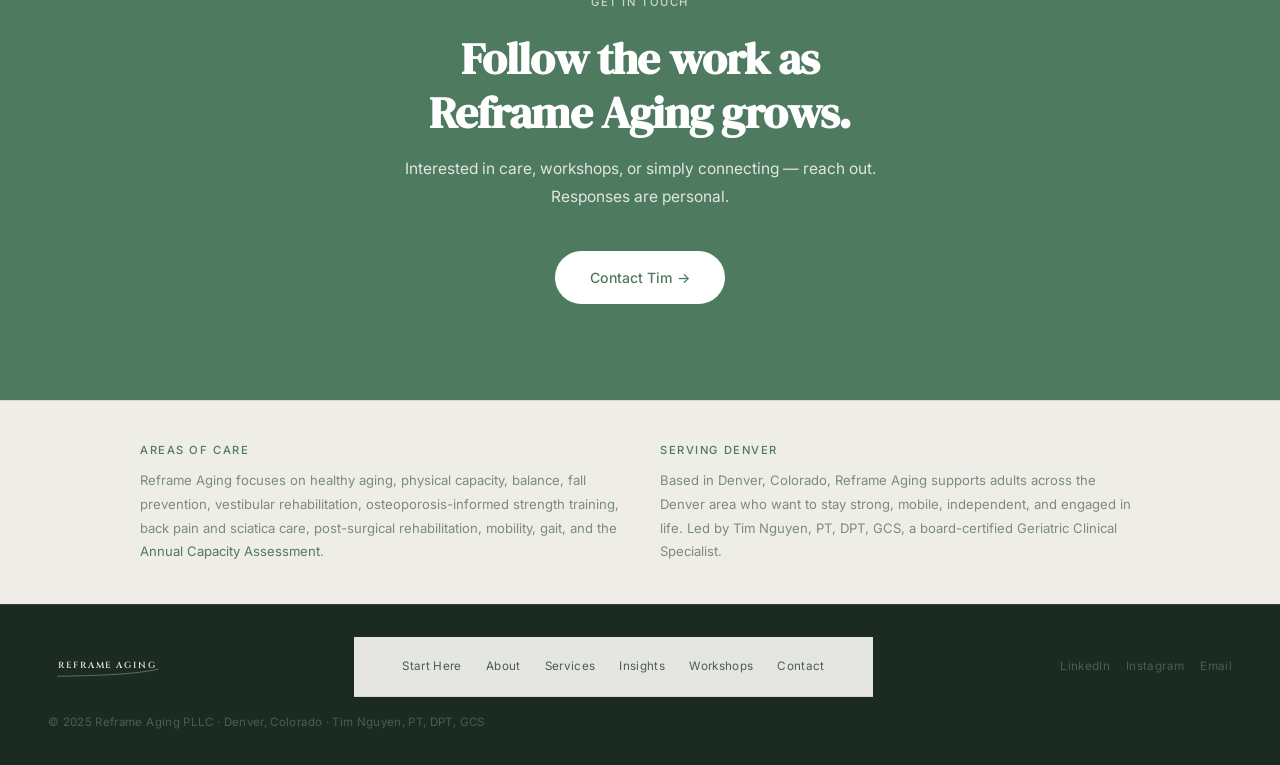
==== commit 3b1ad233: "Add files via upload" ====
--- a/index.html
+++ b/index.html
@@ -75,7 +75,7 @@
   </div>
 </section>
 
-<hr class="rule-signature">
+<hr class="rule">
 
 <div class="credibility-strip">
   <p class="cred-line">Founded by Tim Nguyen, PT, DPT, GCS &mdash; a residency-trained physical therapist with experience spanning sports performance, trauma care, home health, memory care, geriatrics, and orthopedic practice across four states.</p>
